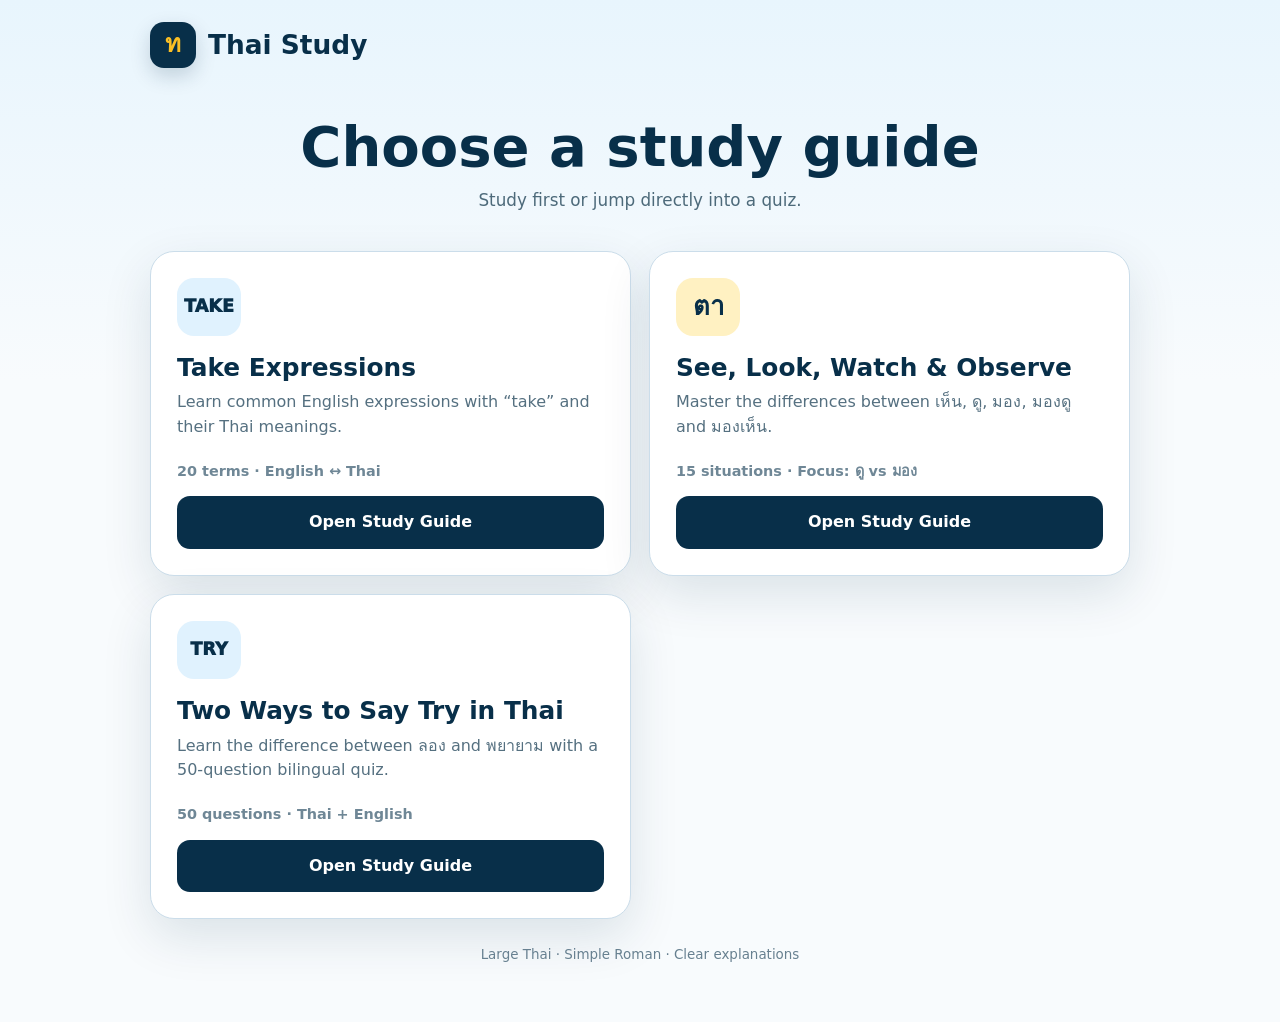
==== index.html @ f909b487 "Fix landing page study guide links" ====
<!doctype html><html lang="en"><head>
<meta charset="utf-8"><meta name="viewport" content="width=device-width,initial-scale=1">
<meta name="theme-color" content="#082f49"><title>Thai Study</title>
<meta name="description" content="Interactive Thai study guides and multiple-choice quizzes.">
<link rel="icon" type="image/svg+xml" href="data:image/svg+xml,%3Csvg xmlns='http://www.w3.org/2000/svg' viewBox='0 0 64 64'%3E%3Crect width='64' height='64' rx='14' fill='%23082f49'/%3E%3Cpath d='M15 18h34v8H36v24h-8V26H15z' fill='%23fbbf24'/%3E%3C/svg%3E">
<style>
:root{--navy:#082f49;--navy2:#0c4a6e;--ink:#12212d;--gold:#fbbf24;--blue:#0284c7;--line:#cbddea;--green:#087f5b;--greenbg:#e9fbf4;--red:#b42318;--redbg:#fff0ee;--shadow:0 18px 50px rgba(8,47,73,.12)}
*{box-sizing:border-box}html{font-size:16px}body{margin:0;background:linear-gradient(180deg,#e8f5fd,#f8fbfd 380px);color:var(--ink);font-family:Inter,system-ui,-apple-system,"Segoe UI",sans-serif;line-height:1.55}button{font:inherit}.shell{width:min(980px,calc(100% - 28px));margin:auto;padding:22px 0 56px}header{display:flex;align-items:center;justify-content:space-between;gap:18px;margin-bottom:22px}.brand{display:flex;align-items:center;gap:12px;color:var(--navy)}.mark{display:grid;place-items:center;width:46px;height:46px;border-radius:14px;background:var(--navy);color:var(--gold);font-size:1.5rem;font-weight:900;box-shadow:0 8px 20px rgba(8,47,73,.18)}h1{font-size:clamp(1.2rem,4vw,1.65rem);margin:0}.home-btn{border:0;background:#dcecf5;color:var(--navy);border-radius:12px;padding:10px 14px;font-weight:850;cursor:pointer}
.home-intro{text-align:center;padding:28px 10px 22px}.home-intro h2{font-size:clamp(2rem,7vw,3.5rem);line-height:1.05;color:var(--navy);margin:0 0 10px}.home-intro p{font-size:1.05rem;color:#4d6a7a;margin:0}.guide-grid{display:grid;grid-template-columns:1fr 1fr;gap:18px;margin-top:16px}.guide-card{display:flex;flex-direction:column;min-height:310px;padding:26px;border-radius:24px;background:#fff;border:1px solid var(--line);box-shadow:var(--shadow)}.guide-icon{display:grid;place-items:center;width:64px;height:58px;border-radius:17px;background:#e0f2fe;color:var(--navy);font-size:1.1rem;font-weight:950}.guide-card:nth-child(2) .guide-icon{background:#fff1c2;font-size:1.6rem}.guide-card h3{font-size:1.55rem;line-height:1.15;color:var(--navy);margin:18px 0 8px}.guide-card p{color:#557080;margin:0 0 20px}.guide-meta{margin-top:auto;color:#6f8796;font-size:.9rem;font-weight:700}.open-guide{width:100%;border:0;border-radius:13px;padding:14px 18px;margin-top:14px;background:var(--navy);color:#fff;font-weight:900;cursor:pointer}
.guide-heading{margin:0 0 16px;padding:0 2px}.guide-heading h2{margin:0;color:var(--navy);font-size:clamp(1.55rem,5vw,2.25rem)}.guide-heading p{margin:2px 0 0;color:#577182}.tabs{display:grid;grid-template-columns:1fr 1fr;gap:6px;padding:6px;background:#dcedf7;border:1px solid #c6e0f0;border-radius:16px;margin-bottom:18px}.tab{border:0;border-radius:11px;padding:12px 18px;background:transparent;color:#36566a;font-weight:800;cursor:pointer}.tab.active{background:#fff;color:var(--navy);box-shadow:0 3px 12px rgba(8,47,73,.1)}.panel{display:none}.panel.active{display:block}.card{background:#fff;border:1px solid var(--line);border-radius:24px;box-shadow:var(--shadow)}.quiz{padding:clamp(20px,4vw,34px)}
.quiz-top{display:flex;justify-content:space-between;gap:12px;margin-bottom:12px;color:#48677a;font-weight:750;font-size:.92rem}.track{height:8px;background:#e3edf3;border-radius:999px;overflow:hidden;margin-bottom:24px}.fill{height:100%;background:linear-gradient(90deg,var(--blue),#22a7e6);transition:width .25s}.direction{display:inline-block;padding:5px 10px;background:#e0f2fe;color:#075985;border-radius:999px;font-size:.78rem;font-weight:850}.prompt{margin:16px 0 8px;text-align:center;color:#4a6678;font-weight:700}.question{min-height:112px;display:grid;place-items:center;text-align:center;margin:0 0 24px}.question.english{font-size:clamp(1.85rem,7vw,3.8rem);line-height:1.08;color:var(--navy);font-weight:900}.question.thai{font-family:Tahoma,"Noto Sans Thai",sans-serif;font-size:clamp(3rem,13vw,6.6rem);line-height:1.18;color:var(--navy);font-weight:800}.answers{display:grid;grid-template-columns:1fr 1fr;gap:12px}.answer{min-height:70px;padding:14px 16px;border:2px solid #d4e3ec;border-radius:16px;background:#fff;text-align:left;font-weight:800;cursor:pointer}.answer:hover:not(:disabled){border-color:var(--blue)}.letter{display:inline-grid;place-items:center;width:29px;height:29px;margin-right:10px;border-radius:8px;background:#e7f2f8;color:#18526f}.thai-answer{font-family:Tahoma,"Noto Sans Thai",sans-serif;font-size:1.4rem}.answer.correct{border-color:var(--green);background:var(--greenbg);color:#075e45}.answer.wrong{border-color:var(--red);background:var(--redbg);color:#8f1d15}
.feedback{display:none;margin-top:20px;border-radius:18px;padding:18px;border:1px solid}.feedback.show{display:block}.feedback.good{background:var(--greenbg);border-color:#a9e5d0}.feedback.bad{background:var(--redbg);border-color:#ffc9c3}.feedback-title{font-size:1.15rem;font-weight:900}.feedback-thai{font-family:Tahoma,"Noto Sans Thai",sans-serif;font-size:clamp(2rem,8vw,3.4rem);font-weight:800;color:var(--navy);line-height:1.3}.roman{color:#34596f;font-weight:750}.meaning{font-weight:850}.explain{margin-top:9px;color:#4b6170}.actions{display:flex;gap:10px;margin-top:18px}.primary,.secondary{border:0;border-radius:13px;padding:13px 18px;font-weight:850;cursor:pointer}.primary{background:var(--navy);color:#fff;flex:1}.secondary{background:#e5eff5;color:var(--navy)}.results{text-align:center;padding:28px 8px}.score{font-size:clamp(3.7rem,16vw,6.8rem);line-height:1;color:var(--navy);font-weight:950;margin:16px}.results h2{margin:0}
.study-intro{padding:20px 22px;margin-bottom:14px}.study-intro h2{margin:0;color:var(--navy)}.study-intro p{margin:0;color:#4a687a}.notice{margin-top:13px;padding:11px 13px;border-radius:12px;background:#fff7db;border-left:4px solid var(--gold);color:#654a00;font-size:.9rem}.vocab{display:grid;grid-template-columns:repeat(2,minmax(0,1fr));gap:12px}.vocab-card{padding:18px;border-radius:18px;background:#fff;border:1px solid var(--line)}.num{color:#7991a0;font-size:.78rem;font-weight:850}.en{font-size:1.38rem;color:var(--navy);font-weight:900}.sound{font-family:Tahoma,"Noto Sans Thai",sans-serif;color:#557487}.th{font-family:Tahoma,"Noto Sans Thai",sans-serif;font-size:2.2rem;line-height:1.35;font-weight:800;margin-top:9px}.rom{color:#41667b;font-weight:700}.use{margin-top:7px;color:#526a79;font-size:.92rem}footer{text-align:center;color:#678090;font-size:.84rem;margin-top:26px}[hidden]{display:none!important}button:focus-visible{outline:4px solid rgba(2,132,199,.28);outline-offset:2px}
@media(max-width:650px){.shell{width:calc(100% - 20px);padding-top:14px}.guide-grid,.answers,.vocab{grid-template-columns:1fr}.guide-card{min-height:260px}.quiz{padding:18px 15px}.actions{flex-direction:column}.secondary{order:2}}
</style></head><body><main class="shell">
<header><div class="brand"><div class="mark">ท</div><h1>Thai Study</h1></div><button id="homeButton" class="home-btn" hidden>← All Guides</button></header>
<section id="homeScreen"><div class="home-intro"><h2>Choose a study guide</h2><p>Study first or jump directly into a quiz.</p></div><div class="guide-grid">
<article class="guide-card"><div class="guide-icon">TAKE</div><h3>Take Expressions</h3><p>Learn common English expressions with “take” and their Thai meanings.</p><div class="guide-meta">20 terms · English ↔ Thai</div><button class="open-guide" data-guide="take">Open Study Guide</button></article>
<article class="guide-card"><div class="guide-icon">ตา</div><h3>See, Look, Watch & Observe</h3><p>Master the differences between เห็น, ดู, มอง, มองดู and มองเห็น.</p><div class="guide-meta">15 situations · Focus: ดู vs มอง</div><button class="open-guide" data-guide="vision">Open Study Guide</button></article>
<article class="guide-card"><div class="guide-icon">TRY</div><h3>Two Ways to Say Try in Thai</h3><p>Learn the difference between ลอง and พยายาม with a 50-question bilingual quiz.</p><div class="guide-meta">50 questions · Thai + English</div><a class="open-guide" style="display:block;text-align:center;text-decoration:none" href="try.html">Open Study Guide</a></article>
</div></section>
<section id="guideScreen" hidden><div class="guide-heading"><h2 id="guideTitle"></h2><p id="guideSubtitle"></p></div>
<nav class="tabs"><button class="tab active" data-panel="quizPanel">Quiz</button><button class="tab" data-panel="studyPanel">Study Guide</button></nav>
<section id="quizPanel" class="panel active"><div class="card quiz"><div id="quizPlay">
<div class="quiz-top"><span id="progressText"></span><span id="scoreText">Score: 0</span></div><div class="track"><div id="progressFill" class="fill"></div></div><span id="direction" class="direction"></span><p id="prompt" class="prompt"></p><div id="question" class="question"></div><div id="answers" class="answers"></div>
<div id="feedback" class="feedback"><div id="feedbackTitle" class="feedback-title"></div><div id="feedbackThai" class="feedback-thai"></div><div id="feedbackRoman" class="roman"></div><div id="feedbackMeaning" class="meaning"></div><div id="feedbackExplain" class="explain"></div><div class="actions"><button id="showGuide" class="secondary">Study Guide</button><button id="next" class="primary">Next Question →</button></div></div></div>
<div id="results" class="results" hidden><h2>Quiz complete</h2><div id="finalScore" class="score"></div><p id="resultMessage"></p><button id="restart" class="primary">Start a New Quiz</button></div></div></section>
<section id="studyPanel" class="panel"><div class="card study-intro"><h2>Study Guide</h2><p>Thai + simple Roman + English + usage rule.</p><div id="studyNotice" class="notice"></div></div><div id="vocabList" class="vocab"></div></section>
</section><footer>Large Thai · Simple Roman · Clear explanations</footer></main>
<script>
const take=[
["Take out / take away","เอาออกไป","ao ook bpai","Remove something or carry it outside.","เอาออกไป"],["Take turns","ผลัดกัน","phlat gan","Do something one after another.","เทค เทิร์น"],["Take sides","เข้าข้าง","khao khaang","Support one person or group.","เทค ไซด์"],["Take place","เกิดขึ้น","goet kheun","Happen or occur.","เทค เพลส"],["Take back","นำกลับคืนมา","nam glap kheun maa","Return or bring something back.","เทค แบ็ก"],["Take after","มีหน้าตาคล้าย","mii naa-dtaa khlaai","Look like an older family member.","เทค อาฟเตอร์"],["Take up","เริ่มต้นทำ","roem dton tham","Begin a new activity or hobby.","เทค อัพ"],["Take control","ควบคุม","khuap khum","Gain or exercise control.","เทค คอนโทรล"],["Take over","เข้าควบคุม","khao khuap khum","Assume control from someone else.","เทค โอเวอร์"],["Take time","ใช้เวลา","chai way-laa","Require or use time.","เทค ไทม์"],["Take notes","จด / จดบันทึก","jot / jot ban-theuk","Write important information down.","เทค โน้ต"],["Take a look","ดู / มองดู","duu / mong duu","Look at something.","เทค อะ ลุค"],["Take a guess","เดา / เดาดู","dao / dao duu","Give an answer without certainty.","เทค อะ เกส"],["Take a risk","เสี่ยง","siang","Do something that may have a bad result.","เทค อะ ริสก์"],["Take a chance","ลองเสี่ยงดู","laawng siang duu","Try despite uncertainty.","เทค อะ แชนซ์"],["Take a break","พักเบรก","phak break","Stop working briefly.","เทค อะ เบรก"],["Take a rest","พักผ่อน","phak phaawn","Relax to recover energy.","เทค อะ เรสต์"],["Take a bow","โค้งคำนับ","khong kham-nap","Bend forward to show respect.","เทค อะ บาว"],["Take an exam","สอบ","saawp","Sit for an examination.","เทค แอน เอ็กแซม"],["Take a shower","อาบน้ำ","aap naam","Wash your body in a shower.","เทค อะ… (source incomplete)"]
].map(x=>({en:x[0],th:x[1],roman:x[2],note:x[3],sound:x[4]}));
const vision=[
{en:"See / notice",th:"เห็น",roman:"hen",note:"Visual perception: notice something without deliberately directing your eyes."},
{en:"Watch / check / examine",th:"ดู",roman:"duu",note:"An intentional action: watch TV, check a phone or examine an engine."},
{en:"Look / direct your gaze",th:"มอง",roman:"mong",note:"Direct your eyes toward a person, object, place or direction."},
{en:"Take a look / observe",th:"มองดู",roman:"mong duu",note:"Look at or observe something with attention."},
{en:"Be able to see / visible",th:"มองเห็น",roman:"mong hen",note:"Emphasizes that something can be seen or is visible."}
];
const situations=[
["I see a car.",0,"ฉันเห็นรถ","chan hen rot","Use เห็น for visually noticing the car."],["Watch television.",1,"ดูทีวี","duu thii-wii","Use ดู for intentionally watching."],["Look to your left before crossing the road.",2,"มองไปทางซ้ายก่อนข้ามถนน","mong bpai thaang saai gaawn khaam tha-non","Use มอง to direct your eyes toward a direction."],["Can you see the mountain?",4,"คุณมองเห็นภูเขาไหม","khun mong hen phuu-khao mai","Use มองเห็น for being able to see."],["Take a look at this.",3,"มองดูนี่","mong duu nii","มองดู means take a look or observe."],["Check your phone.",1,"ดูโทรศัพท์ของคุณ","duu thoo-ra-sap khawng khun","Use ดู for checking something."],["Look toward the door.",2,"มองไปทางประตู","mong bpai thaang bpra-dtuu","มอง directs the gaze toward the door."],["Yesterday I saw an accident.",0,"เมื่อวานฉันเห็นอุบัติเหตุ","muea-waan chan hen u-bat-ti-het","เห็น describes visual perception."],["Examine the motorcycle engine.",1,"ดูเครื่องยนต์มอเตอร์ไซค์","duu khrueang-yon maw-dter-sai","Use ดู when examining the engine."],["Look straight ahead.",2,"มองไปข้างหน้า","mong bpai khaang naa","Use มอง to direct your eyes forward."],["Observe what he is doing.",3,"มองดูว่าเขากำลังทำอะไร","mong duu waa khao gam-lang tham a-rai","มองดู fits deliberate observation."],["Watch a movie.",1,"ดูหนัง","duu nang","Use ดู for watching a movie."],["I see a bird in the tree.",0,"ฉันเห็นนกบนต้นไม้","chan hen nok bon dton-mai","เห็น means visually notice."],["I cannot see the road clearly.",4,"ฉันมองเห็นถนนไม่ชัด","chan mong hen tha-non mai chat","มองเห็น expresses visibility."],["He is looking, but he does not see it.",2,"เขามอง แต่ไม่เห็น","khao mong dtae mai hen","มอง is looking; เห็น is the result of seeing."]
].map(x=>({en:x[0],answer:x[1],full:x[2],roman:x[3],note:x[4]}));
const guides={take:{title:"Take Expressions",sub:"20 common expressions and their Thai meanings.",vocab:take,notice:"The teacher’s final line ended at “Take a shower — เทค อะ…”. The common Thai meaning อาบน้ำ is included."},vision:{title:"See, Look, Watch & Observe",sub:"Practice เห็น, ดู, มอง, มองดู and มองเห็น.",vocab:vision,notice:"Key contrast: มอง is the action of looking. เห็น is the result of seeing. มอง แต่ไม่เห็น = looking, but not seeing."}};
const $=x=>document.getElementById(x),shuffle=a=>{let b=[...a];for(let i=b.length-1;i;i--){let j=Math.floor(Math.random()*(i+1));[b[i],b[j]]=[b[j],b[i]]}return b};
let key=null,qs=[],pos=0,score=0,answered=false;
function openGuide(k){key=k;let g=guides[k];$("homeScreen").hidden=true;$("guideScreen").hidden=false;$("homeButton").hidden=false;$("guideTitle").textContent=g.title;$("guideSubtitle").textContent=g.sub;$("studyNotice").textContent=g.notice;renderStudy();switchPanel("quizPanel");start();scrollTo(0,0)}
function home(){$("guideScreen").hidden=true;$("homeScreen").hidden=false;$("homeButton").hidden=true;scrollTo(0,0)}
function renderStudy(){$("vocabList").innerHTML="";guides[key].vocab.forEach((v,i)=>{let c=document.createElement("article");c.className="vocab-card";c.innerHTML=`<div class=num>${String(i+1).padStart(2,"0")}</div><div class=en>${v.en}</div>${v.sound?`<div class=sound>${v.sound}</div>`:""}<div class=th>${v.th}</div><div class=rom>${v.roman}</div><div class=use>${v.note}</div>`;$("vocabList").appendChild(c)})}
function build(){qs=key==="vision"?shuffle(situations.map((x,i)=>({mode:"s",item:x,index:i}))):shuffle(take.map((x,i)=>({mode:"v",item:x,index:i,toEn:Math.random()<.5})));pos=score=0}
function options(q){if(q.mode==="s")return shuffle(vision.map((v,i)=>({label:v.th,i})));let o=shuffle(take.map((v,i)=>({v,i})).filter(x=>x.i!==q.index)).slice(0,3);return shuffle([{v:q.item,i:q.index},...o]).map(x=>({label:q.toEn?x.v.en:x.v.th,i:x.i}))}
function render(){answered=false;$("feedback").className="feedback";let q=qs[pos];$("progressText").textContent=`Question ${pos+1} of ${qs.length}`;$("scoreText").textContent=`Score: ${score}`;$("progressFill").style.width=`${(pos+1)/qs.length*100}%`;if(q.mode==="s"){$("direction").textContent="CHOOSE THE BEST THAI WORD";$("prompt").textContent="Which word fits this situation?";$("question").textContent=q.item.en;$("question").className="question english"}else{$("direction").textContent=q.toEn?"THAI → ENGLISH":"ENGLISH → THAI";$("prompt").textContent=q.toEn?"What does this mean?":"Choose the Thai meaning.";$("question").textContent=q.toEn?q.item.th:q.item.en;$("question").className="question "+(q.toEn?"thai":"english")}$("answers").innerHTML="";options(q).forEach((o,n)=>{let b=document.createElement("button");b.className="answer "+((q.mode==="s"||!q.toEn)?"thai-answer":"");b.dataset.i=o.i;b.innerHTML=`<span class=letter>${"ABCDE"[n]}</span>${o.label}`;b.onclick=()=>choose(b,o.i);$("answers").appendChild(b)});$("next").textContent=pos===qs.length-1?"See My Score →":"Next Question →"}
function choose(btn,n){if(answered)return;answered=true;let q=qs[pos],right=q.mode==="s"?q.item.answer:q.index,ok=n===right;if(ok)score++;[...$("answers").children].forEach(b=>{b.disabled=true;if(+b.dataset.i===right)b.classList.add("correct")});if(!ok)btn.classList.add("wrong");$("scoreText").textContent=`Score: ${score}`;$("feedback").className="feedback show "+(ok?"good":"bad");$("feedbackTitle").textContent=ok?"✓ Correct":"✗ Not quite";let x=q.mode==="s"?{th:q.item.full,roman:q.item.roman,en:q.item.en,note:q.item.note}:q.item;$("feedbackThai").textContent=x.th;$("feedbackRoman").textContent=x.roman;$("feedbackMeaning").textContent=x.en;$("feedbackExplain").textContent=x.note;$("feedback").scrollIntoView({behavior:"smooth",block:"nearest"})}
function start(){build();$("results").hidden=true;$("quizPlay").hidden=false;render()}function finish(){$("quizPlay").hidden=true;$("results").hidden=false;$("finalScore").textContent=`${score}/${qs.length}`;let p=score/qs.length;$("resultMessage").textContent=p===1?"Perfect score!":p>=.8?"Strong work.":p>=.6?"Good progress. Review and try again.":"Study the guide once, then try again."}
function switchPanel(id){document.querySelectorAll(".panel").forEach(x=>x.classList.toggle("active",x.id===id));document.querySelectorAll(".tab").forEach(x=>x.classList.toggle("active",x.dataset.panel===id))}
document.querySelectorAll(".open-guide[data-guide]").forEach(b=>b.onclick=()=>openGuide(b.dataset.guide));document.querySelectorAll(".tab").forEach(b=>b.onclick=()=>switchPanel(b.dataset.panel));$("homeButton").onclick=home;$("showGuide").onclick=()=>switchPanel("studyPanel");$("next").onclick=()=>{if(!answered)return;if(pos===qs.length-1)finish();else{pos++;render()}};$("restart").onclick=start;
</script></body></html>
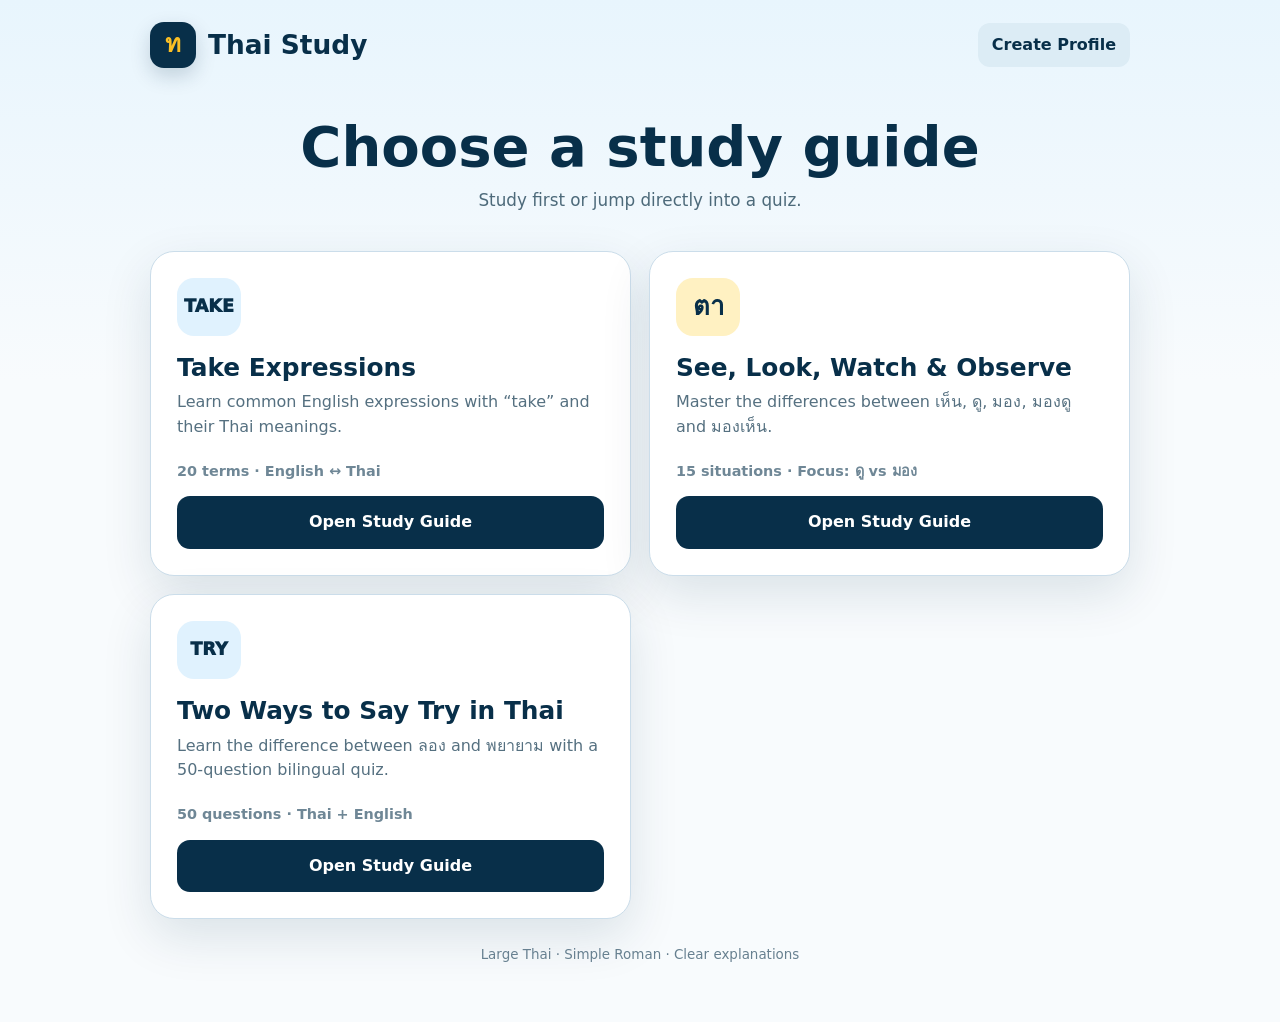
==== commit dcbee6df: "Add passwordless local student profiles" ====
--- a/index.html
+++ b/index.html
@@ -12,8 +12,8 @@
 .feedback{display:none;margin-top:20px;border-radius:18px;padding:18px;border:1px solid}.feedback.show{display:block}.feedback.good{background:var(--greenbg);border-color:#a9e5d0}.feedback.bad{background:var(--redbg);border-color:#ffc9c3}.feedback-title{font-size:1.15rem;font-weight:900}.feedback-thai{font-family:Tahoma,"Noto Sans Thai",sans-serif;font-size:clamp(2rem,8vw,3.4rem);font-weight:800;color:var(--navy);line-height:1.3}.roman{color:#34596f;font-weight:750}.meaning{font-weight:850}.explain{margin-top:9px;color:#4b6170}.actions{display:flex;gap:10px;margin-top:18px}.primary,.secondary{border:0;border-radius:13px;padding:13px 18px;font-weight:850;cursor:pointer}.primary{background:var(--navy);color:#fff;flex:1}.secondary{background:#e5eff5;color:var(--navy)}.results{text-align:center;padding:28px 8px}.score{font-size:clamp(3.7rem,16vw,6.8rem);line-height:1;color:var(--navy);font-weight:950;margin:16px}.results h2{margin:0}
 .study-intro{padding:20px 22px;margin-bottom:14px}.study-intro h2{margin:0;color:var(--navy)}.study-intro p{margin:0;color:#4a687a}.notice{margin-top:13px;padding:11px 13px;border-radius:12px;background:#fff7db;border-left:4px solid var(--gold);color:#654a00;font-size:.9rem}.vocab{display:grid;grid-template-columns:repeat(2,minmax(0,1fr));gap:12px}.vocab-card{padding:18px;border-radius:18px;background:#fff;border:1px solid var(--line)}.num{color:#7991a0;font-size:.78rem;font-weight:850}.en{font-size:1.38rem;color:var(--navy);font-weight:900}.sound{font-family:Tahoma,"Noto Sans Thai",sans-serif;color:#557487}.th{font-family:Tahoma,"Noto Sans Thai",sans-serif;font-size:2.2rem;line-height:1.35;font-weight:800;margin-top:9px}.rom{color:#41667b;font-weight:700}.use{margin-top:7px;color:#526a79;font-size:.92rem}footer{text-align:center;color:#678090;font-size:.84rem;margin-top:26px}[hidden]{display:none!important}button:focus-visible{outline:4px solid rgba(2,132,199,.28);outline-offset:2px}
 @media(max-width:650px){.shell{width:calc(100% - 20px);padding-top:14px}.guide-grid,.answers,.vocab{grid-template-columns:1fr}.guide-card{min-height:260px}.quiz{padding:18px 15px}.actions{flex-direction:column}.secondary{order:2}}
-</style></head><body><main class="shell">
-<header><div class="brand"><div class="mark">ท</div><h1>Thai Study</h1></div><button id="homeButton" class="home-btn" hidden>← All Guides</button></header>
+ .profilebar{display:flex;gap:8px;align-items:center}.profile-name{font-weight:800;color:#082f49}.profile-modal{position:fixed;inset:0;background:#082f4988;display:grid;place-items:center;padding:20px;z-index:99}.profile-box{width:min(440px,100%);background:#fff;padding:24px;border-radius:20px}.profile-box input{width:100%;padding:13px;margin:6px 0 12px;border:1px solid #cbddea;border-radius:10px;font:inherit}.profile-box button{width:100%;padding:13px;border:0;border-radius:11px;background:#082f49;color:white;font-weight:800}</style></head><body><main class="shell">
+<header><div class="brand"><div class="mark">ท</div><h1>Thai Study</h1></div><div class="profilebar"><span id="profileName" class="profile-name"></span><button id="profileButton" class="home-btn">Create Profile</button><button id="homeButton" class="home-btn" hidden>← All Guides</button></header>
 <section id="homeScreen"><div class="home-intro"><h2>Choose a study guide</h2><p>Study first or jump directly into a quiz.</p></div><div class="guide-grid">
 <article class="guide-card"><div class="guide-icon">TAKE</div><h3>Take Expressions</h3><p>Learn common English expressions with “take” and their Thai meanings.</p><div class="guide-meta">20 terms · English ↔ Thai</div><button class="open-guide" data-guide="take">Open Study Guide</button></article>
 <article class="guide-card"><div class="guide-icon">ตา</div><h3>See, Look, Watch & Observe</h3><p>Master the differences between เห็น, ดู, มอง, มองดู and มองเห็น.</p><div class="guide-meta">15 situations · Focus: ดู vs มอง</div><button class="open-guide" data-guide="vision">Open Study Guide</button></article>
@@ -26,7 +26,7 @@
 <div id="feedback" class="feedback"><div id="feedbackTitle" class="feedback-title"></div><div id="feedbackThai" class="feedback-thai"></div><div id="feedbackRoman" class="roman"></div><div id="feedbackMeaning" class="meaning"></div><div id="feedbackExplain" class="explain"></div><div class="actions"><button id="showGuide" class="secondary">Study Guide</button><button id="next" class="primary">Next Question →</button></div></div></div>
 <div id="results" class="results" hidden><h2>Quiz complete</h2><div id="finalScore" class="score"></div><p id="resultMessage"></p><button id="restart" class="primary">Start a New Quiz</button></div></div></section>
 <section id="studyPanel" class="panel"><div class="card study-intro"><h2>Study Guide</h2><p>Thai + simple Roman + English + usage rule.</p><div id="studyNotice" class="notice"></div></div><div id="vocabList" class="vocab"></div></section>
-</section><footer>Large Thai · Simple Roman · Clear explanations</footer></main>
+</section><div id="profileModal" class="profile-modal" hidden><div class="profile-box"><h2>Student Profile</h2><p>No password required. Your progress stays on this browser/device.</p><label>Name</label><input id="studentName" maxlength="50" required><label>Email (optional, for feedback)</label><input id="studentEmail" type="email" maxlength="120"><button id="saveProfile">Save Profile</button></div></div><footer>Large Thai · Simple Roman · Clear explanations</footer></main>
 <script>
 const take=[
 ["Take out / take away","เอาออกไป","ao ook bpai","Remove something or carry it outside.","เอาออกไป"],["Take turns","ผลัดกัน","phlat gan","Do something one after another.","เทค เทิร์น"],["Take sides","เข้าข้าง","khao khaang","Support one person or group.","เทค ไซด์"],["Take place","เกิดขึ้น","goet kheun","Happen or occur.","เทค เพลส"],["Take back","นำกลับคืนมา","nam glap kheun maa","Return or bring something back.","เทค แบ็ก"],["Take after","มีหน้าตาคล้าย","mii naa-dtaa khlaai","Look like an older family member.","เทค อาฟเตอร์"],["Take up","เริ่มต้นทำ","roem dton tham","Begin a new activity or hobby.","เทค อัพ"],["Take control","ควบคุม","khuap khum","Gain or exercise control.","เทค คอนโทรล"],["Take over","เข้าควบคุม","khao khuap khum","Assume control from someone else.","เทค โอเวอร์"],["Take time","ใช้เวลา","chai way-laa","Require or use time.","เทค ไทม์"],["Take notes","จด / จดบันทึก","jot / jot ban-theuk","Write important information down.","เทค โน้ต"],["Take a look","ดู / มองดู","duu / mong duu","Look at something.","เทค อะ ลุค"],["Take a guess","เดา / เดาดู","dao / dao duu","Give an answer without certainty.","เทค อะ เกส"],["Take a risk","เสี่ยง","siang","Do something that may have a bad result.","เทค อะ ริสก์"],["Take a chance","ลองเสี่ยงดู","laawng siang duu","Try despite uncertainty.","เทค อะ แชนซ์"],["Take a break","พักเบรก","phak break","Stop working briefly.","เทค อะ เบรก"],["Take a rest","พักผ่อน","phak phaawn","Relax to recover energy.","เทค อะ เรสต์"],["Take a bow","โค้งคำนับ","khong kham-nap","Bend forward to show respect.","เทค อะ บาว"],["Take an exam","สอบ","saawp","Sit for an examination.","เทค แอน เอ็กแซม"],["Take a shower","อาบน้ำ","aap naam","Wash your body in a shower.","เทค อะ… (source incomplete)"]
@@ -54,4 +54,4 @@
 function start(){build();$("results").hidden=true;$("quizPlay").hidden=false;render()}function finish(){$("quizPlay").hidden=true;$("results").hidden=false;$("finalScore").textContent=`${score}/${qs.length}`;let p=score/qs.length;$("resultMessage").textContent=p===1?"Perfect score!":p>=.8?"Strong work.":p>=.6?"Good progress. Review and try again.":"Study the guide once, then try again."}
 function switchPanel(id){document.querySelectorAll(".panel").forEach(x=>x.classList.toggle("active",x.id===id));document.querySelectorAll(".tab").forEach(x=>x.classList.toggle("active",x.dataset.panel===id))}
 document.querySelectorAll(".open-guide[data-guide]").forEach(b=>b.onclick=()=>openGuide(b.dataset.guide));document.querySelectorAll(".tab").forEach(b=>b.onclick=()=>switchPanel(b.dataset.panel));$("homeButton").onclick=home;$("showGuide").onclick=()=>switchPanel("studyPanel");$("next").onclick=()=>{if(!answered)return;if(pos===qs.length-1)finish();else{pos++;render()}};$("restart").onclick=start;
-</script></body></html>
+const PROFILE_KEY="thaiStudyProfile";function getProfile(){try{return JSON.parse(localStorage.getItem(PROFILE_KEY)||"null")}catch(e){return null}}function showProfile(){let p=getProfile();profileName.textContent=p?"Hi, "+p.name:"";profileButton.textContent=p?"Edit Profile":"Create Profile"}function openProfile(){let p=getProfile()||{};studentName.value=p.name||"";studentEmail.value=p.email||"";profileModal.hidden=false}profileButton.onclick=openProfile;saveProfile.onclick=()=>{let name=studentName.value.trim();if(!name){studentName.focus();return}localStorage.setItem(PROFILE_KEY,JSON.stringify({name,email:studentEmail.value.trim()}));profileModal.hidden=true;showProfile()};profileModal.onclick=e=>{if(e.target===profileModal)profileModal.hidden=true};showProfile();</script></body></html>
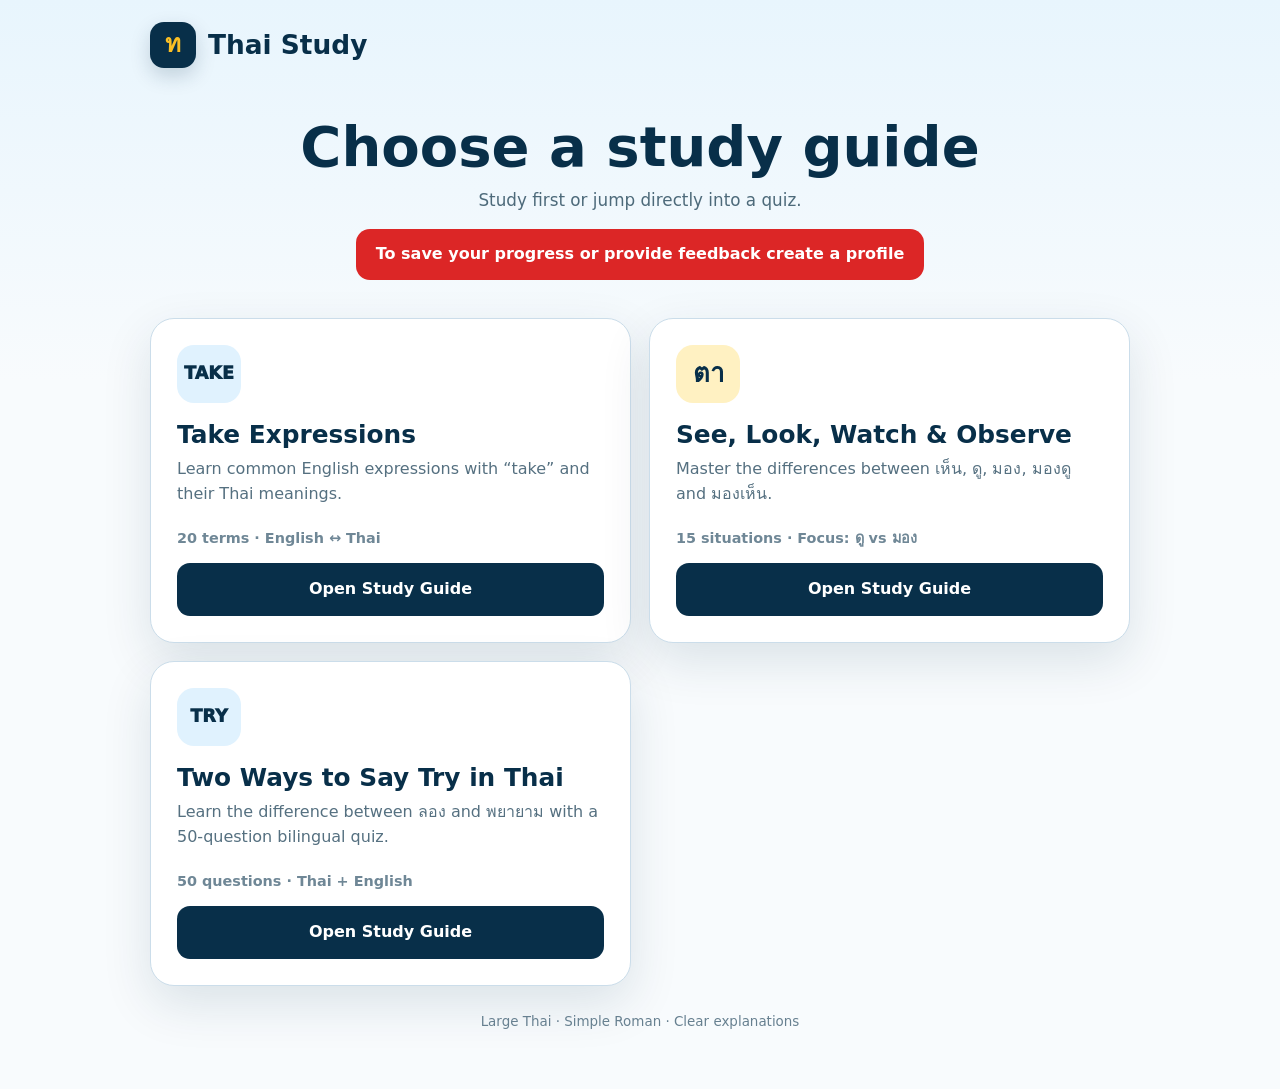
==== commit 876d7669: "Move profile CTA below study intro and style red" ====
--- a/index.html
+++ b/index.html
@@ -6,15 +6,15 @@
 <style>
 :root{--navy:#082f49;--navy2:#0c4a6e;--ink:#12212d;--gold:#fbbf24;--blue:#0284c7;--line:#cbddea;--green:#087f5b;--greenbg:#e9fbf4;--red:#b42318;--redbg:#fff0ee;--shadow:0 18px 50px rgba(8,47,73,.12)}
 *{box-sizing:border-box}html{font-size:16px}body{margin:0;background:linear-gradient(180deg,#e8f5fd,#f8fbfd 380px);color:var(--ink);font-family:Inter,system-ui,-apple-system,"Segoe UI",sans-serif;line-height:1.55}button{font:inherit}.shell{width:min(980px,calc(100% - 28px));margin:auto;padding:22px 0 56px}header{display:flex;align-items:center;justify-content:space-between;gap:18px;margin-bottom:22px}.brand{display:flex;align-items:center;gap:12px;color:var(--navy)}.mark{display:grid;place-items:center;width:46px;height:46px;border-radius:14px;background:var(--navy);color:var(--gold);font-size:1.5rem;font-weight:900;box-shadow:0 8px 20px rgba(8,47,73,.18)}h1{font-size:clamp(1.2rem,4vw,1.65rem);margin:0}.home-btn{border:0;background:#dcecf5;color:var(--navy);border-radius:12px;padding:10px 14px;font-weight:850;cursor:pointer}
-.home-intro{text-align:center;padding:28px 10px 22px}.home-intro h2{font-size:clamp(2rem,7vw,3.5rem);line-height:1.05;color:var(--navy);margin:0 0 10px}.home-intro p{font-size:1.05rem;color:#4d6a7a;margin:0}.guide-grid{display:grid;grid-template-columns:1fr 1fr;gap:18px;margin-top:16px}.guide-card{display:flex;flex-direction:column;min-height:310px;padding:26px;border-radius:24px;background:#fff;border:1px solid var(--line);box-shadow:var(--shadow)}.guide-icon{display:grid;place-items:center;width:64px;height:58px;border-radius:17px;background:#e0f2fe;color:var(--navy);font-size:1.1rem;font-weight:950}.guide-card:nth-child(2) .guide-icon{background:#fff1c2;font-size:1.6rem}.guide-card h3{font-size:1.55rem;line-height:1.15;color:var(--navy);margin:18px 0 8px}.guide-card p{color:#557080;margin:0 0 20px}.guide-meta{margin-top:auto;color:#6f8796;font-size:.9rem;font-weight:700}.open-guide{width:100%;border:0;border-radius:13px;padding:14px 18px;margin-top:14px;background:var(--navy);color:#fff;font-weight:900;cursor:pointer}
+.home-intro{text-align:center;padding:28px 10px 22px}.home-intro h2{font-size:clamp(2rem,7vw,3.5rem);line-height:1.05;color:var(--navy);margin:0 0 10px}.home-intro p{font-size:1.05rem;color:#4d6a7a;margin:0}.profile-cta{display:block;margin:16px auto 0;border:0;border-radius:14px;padding:13px 20px;background:#dc2626;color:#fff;font-weight:900;cursor:pointer;font-size:1rem}.guide-grid{display:grid;grid-template-columns:1fr 1fr;gap:18px;margin-top:16px}.guide-card{display:flex;flex-direction:column;min-height:310px;padding:26px;border-radius:24px;background:#fff;border:1px solid var(--line);box-shadow:var(--shadow)}.guide-icon{display:grid;place-items:center;width:64px;height:58px;border-radius:17px;background:#e0f2fe;color:var(--navy);font-size:1.1rem;font-weight:950}.guide-card:nth-child(2) .guide-icon{background:#fff1c2;font-size:1.6rem}.guide-card h3{font-size:1.55rem;line-height:1.15;color:var(--navy);margin:18px 0 8px}.guide-card p{color:#557080;margin:0 0 20px}.guide-meta{margin-top:auto;color:#6f8796;font-size:.9rem;font-weight:700}.open-guide{width:100%;border:0;border-radius:13px;padding:14px 18px;margin-top:14px;background:var(--navy);color:#fff;font-weight:900;cursor:pointer}
 .guide-heading{margin:0 0 16px;padding:0 2px}.guide-heading h2{margin:0;color:var(--navy);font-size:clamp(1.55rem,5vw,2.25rem)}.guide-heading p{margin:2px 0 0;color:#577182}.tabs{display:grid;grid-template-columns:1fr 1fr;gap:6px;padding:6px;background:#dcedf7;border:1px solid #c6e0f0;border-radius:16px;margin-bottom:18px}.tab{border:0;border-radius:11px;padding:12px 18px;background:transparent;color:#36566a;font-weight:800;cursor:pointer}.tab.active{background:#fff;color:var(--navy);box-shadow:0 3px 12px rgba(8,47,73,.1)}.panel{display:none}.panel.active{display:block}.card{background:#fff;border:1px solid var(--line);border-radius:24px;box-shadow:var(--shadow)}.quiz{padding:clamp(20px,4vw,34px)}
 .quiz-top{display:flex;justify-content:space-between;gap:12px;margin-bottom:12px;color:#48677a;font-weight:750;font-size:.92rem}.track{height:8px;background:#e3edf3;border-radius:999px;overflow:hidden;margin-bottom:24px}.fill{height:100%;background:linear-gradient(90deg,var(--blue),#22a7e6);transition:width .25s}.direction{display:inline-block;padding:5px 10px;background:#e0f2fe;color:#075985;border-radius:999px;font-size:.78rem;font-weight:850}.prompt{margin:16px 0 8px;text-align:center;color:#4a6678;font-weight:700}.question{min-height:112px;display:grid;place-items:center;text-align:center;margin:0 0 24px}.question.english{font-size:clamp(1.85rem,7vw,3.8rem);line-height:1.08;color:var(--navy);font-weight:900}.question.thai{font-family:Tahoma,"Noto Sans Thai",sans-serif;font-size:clamp(3rem,13vw,6.6rem);line-height:1.18;color:var(--navy);font-weight:800}.answers{display:grid;grid-template-columns:1fr 1fr;gap:12px}.answer{min-height:70px;padding:14px 16px;border:2px solid #d4e3ec;border-radius:16px;background:#fff;text-align:left;font-weight:800;cursor:pointer}.answer:hover:not(:disabled){border-color:var(--blue)}.letter{display:inline-grid;place-items:center;width:29px;height:29px;margin-right:10px;border-radius:8px;background:#e7f2f8;color:#18526f}.thai-answer{font-family:Tahoma,"Noto Sans Thai",sans-serif;font-size:1.4rem}.answer.correct{border-color:var(--green);background:var(--greenbg);color:#075e45}.answer.wrong{border-color:var(--red);background:var(--redbg);color:#8f1d15}
 .feedback{display:none;margin-top:20px;border-radius:18px;padding:18px;border:1px solid}.feedback.show{display:block}.feedback.good{background:var(--greenbg);border-color:#a9e5d0}.feedback.bad{background:var(--redbg);border-color:#ffc9c3}.feedback-title{font-size:1.15rem;font-weight:900}.feedback-thai{font-family:Tahoma,"Noto Sans Thai",sans-serif;font-size:clamp(2rem,8vw,3.4rem);font-weight:800;color:var(--navy);line-height:1.3}.roman{color:#34596f;font-weight:750}.meaning{font-weight:850}.explain{margin-top:9px;color:#4b6170}.actions{display:flex;gap:10px;margin-top:18px}.primary,.secondary{border:0;border-radius:13px;padding:13px 18px;font-weight:850;cursor:pointer}.primary{background:var(--navy);color:#fff;flex:1}.secondary{background:#e5eff5;color:var(--navy)}.results{text-align:center;padding:28px 8px}.score{font-size:clamp(3.7rem,16vw,6.8rem);line-height:1;color:var(--navy);font-weight:950;margin:16px}.results h2{margin:0}
 .study-intro{padding:20px 22px;margin-bottom:14px}.study-intro h2{margin:0;color:var(--navy)}.study-intro p{margin:0;color:#4a687a}.notice{margin-top:13px;padding:11px 13px;border-radius:12px;background:#fff7db;border-left:4px solid var(--gold);color:#654a00;font-size:.9rem}.vocab{display:grid;grid-template-columns:repeat(2,minmax(0,1fr));gap:12px}.vocab-card{padding:18px;border-radius:18px;background:#fff;border:1px solid var(--line)}.num{color:#7991a0;font-size:.78rem;font-weight:850}.en{font-size:1.38rem;color:var(--navy);font-weight:900}.sound{font-family:Tahoma,"Noto Sans Thai",sans-serif;color:#557487}.th{font-family:Tahoma,"Noto Sans Thai",sans-serif;font-size:2.2rem;line-height:1.35;font-weight:800;margin-top:9px}.rom{color:#41667b;font-weight:700}.use{margin-top:7px;color:#526a79;font-size:.92rem}footer{text-align:center;color:#678090;font-size:.84rem;margin-top:26px}[hidden]{display:none!important}button:focus-visible{outline:4px solid rgba(2,132,199,.28);outline-offset:2px}
 @media(max-width:650px){.shell{width:calc(100% - 20px);padding-top:14px}.guide-grid,.answers,.vocab{grid-template-columns:1fr}.guide-card{min-height:260px}.quiz{padding:18px 15px}.actions{flex-direction:column}.secondary{order:2}}
  .profilebar{display:flex;gap:8px;align-items:center}.profile-name{font-weight:800;color:#082f49}.profile-modal{position:fixed;inset:0;background:#082f4988;display:grid;place-items:center;padding:20px;z-index:99}.profile-box{width:min(440px,100%);background:#fff;padding:24px;border-radius:20px}.profile-box input{width:100%;padding:13px;margin:6px 0 12px;border:1px solid #cbddea;border-radius:10px;font:inherit}.profile-box button{width:100%;padding:13px;border:0;border-radius:11px;background:#082f49;color:white;font-weight:800}</style></head><body><main class="shell">
-<header><div class="brand"><div class="mark">ท</div><h1>Thai Study</h1></div><div class="profilebar"><span id="profileName" class="profile-name"></span><button id="profileButton" class="home-btn">Create Profile</button><button id="homeButton" class="home-btn" hidden>← All Guides</button></header>
-<section id="homeScreen"><div class="home-intro"><h2>Choose a study guide</h2><p>Study first or jump directly into a quiz.</p></div><div class="guide-grid">
+<header><div class="brand"><div class="mark">ท</div><h1>Thai Study</h1></div><div class="profilebar"><span id="profileName" class="profile-name"></span><button id="profileButton" class="home-btn" hidden>Create Profile</button><button id="homeButton" class="home-btn" hidden>← All Guides</button></header>
+<section id="homeScreen"><div class="home-intro"><h2>Choose a study guide</h2><p>Study first or jump directly into a quiz.</p><button id="profileCta" class="profile-cta">To save your progress or provide feedback create a profile</button></div><div class="guide-grid">
 <article class="guide-card"><div class="guide-icon">TAKE</div><h3>Take Expressions</h3><p>Learn common English expressions with “take” and their Thai meanings.</p><div class="guide-meta">20 terms · English ↔ Thai</div><button class="open-guide" data-guide="take">Open Study Guide</button></article>
 <article class="guide-card"><div class="guide-icon">ตา</div><h3>See, Look, Watch & Observe</h3><p>Master the differences between เห็น, ดู, มอง, มองดู and มองเห็น.</p><div class="guide-meta">15 situations · Focus: ดู vs มอง</div><button class="open-guide" data-guide="vision">Open Study Guide</button></article>
 <article class="guide-card"><div class="guide-icon">TRY</div><h3>Two Ways to Say Try in Thai</h3><p>Learn the difference between ลอง and พยายาม with a 50-question bilingual quiz.</p><div class="guide-meta">50 questions · Thai + English</div><a class="open-guide" style="display:block;text-align:center;text-decoration:none" href="try.html">Open Study Guide</a></article>
@@ -54,4 +54,4 @@
 function start(){build();$("results").hidden=true;$("quizPlay").hidden=false;render()}function finish(){$("quizPlay").hidden=true;$("results").hidden=false;$("finalScore").textContent=`${score}/${qs.length}`;let p=score/qs.length;$("resultMessage").textContent=p===1?"Perfect score!":p>=.8?"Strong work.":p>=.6?"Good progress. Review and try again.":"Study the guide once, then try again."}
 function switchPanel(id){document.querySelectorAll(".panel").forEach(x=>x.classList.toggle("active",x.id===id));document.querySelectorAll(".tab").forEach(x=>x.classList.toggle("active",x.dataset.panel===id))}
 document.querySelectorAll(".open-guide[data-guide]").forEach(b=>b.onclick=()=>openGuide(b.dataset.guide));document.querySelectorAll(".tab").forEach(b=>b.onclick=()=>switchPanel(b.dataset.panel));$("homeButton").onclick=home;$("showGuide").onclick=()=>switchPanel("studyPanel");$("next").onclick=()=>{if(!answered)return;if(pos===qs.length-1)finish();else{pos++;render()}};$("restart").onclick=start;
-const PROFILE_KEY="thaiStudyProfile";function getProfile(){try{return JSON.parse(localStorage.getItem(PROFILE_KEY)||"null")}catch(e){return null}}function showProfile(){let p=getProfile();profileName.textContent=p?"Hi, "+p.name:"";profileButton.textContent=p?"Edit Profile":"Create Profile"}function openProfile(){let p=getProfile()||{};studentName.value=p.name||"";studentEmail.value=p.email||"";profileModal.hidden=false}profileButton.onclick=openProfile;saveProfile.onclick=()=>{let name=studentName.value.trim();if(!name){studentName.focus();return}localStorage.setItem(PROFILE_KEY,JSON.stringify({name,email:studentEmail.value.trim()}));profileModal.hidden=true;showProfile()};profileModal.onclick=e=>{if(e.target===profileModal)profileModal.hidden=true};showProfile();</script></body></html>
+const PROFILE_KEY="thaiStudyProfile";function getProfile(){try{return JSON.parse(localStorage.getItem(PROFILE_KEY)||"null")}catch(e){return null}}function showProfile(){let p=getProfile();profileName.textContent=p?"Hi, "+p.name:"";profileButton.hidden=!p;profileButton.textContent="Edit Profile";profileCta.hidden=!!p}function openProfile(){let p=getProfile()||{};studentName.value=p.name||"";studentEmail.value=p.email||"";profileModal.hidden=false}profileButton.onclick=openProfile;profileCta.onclick=openProfile;saveProfile.onclick=()=>{let name=studentName.value.trim();if(!name){studentName.focus();return}localStorage.setItem(PROFILE_KEY,JSON.stringify({name,email:studentEmail.value.trim()}));profileModal.hidden=true;showProfile()};profileModal.onclick=e=>{if(e.target===profileModal)profileModal.hidden=true};showProfile();</script></body></html>
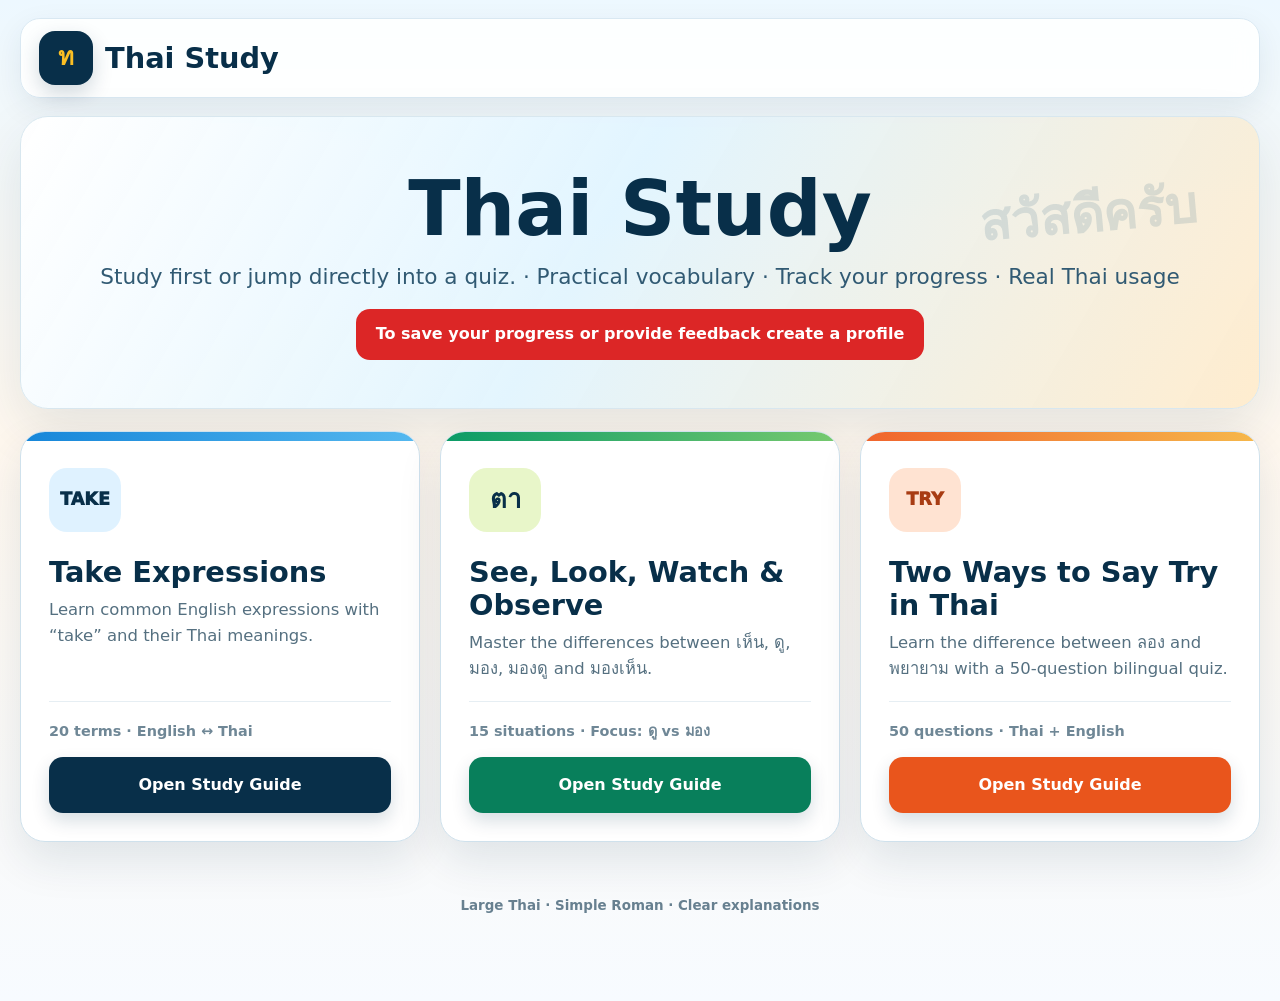
==== commit d68c46d3: "Redesign Thai Study landing page and guide theme" ====
--- a/index.html
+++ b/index.html
@@ -9,10 +9,34 @@
 .home-intro{text-align:center;padding:28px 10px 22px}.home-intro h2{font-size:clamp(2rem,7vw,3.5rem);line-height:1.05;color:var(--navy);margin:0 0 10px}.home-intro p{font-size:1.05rem;color:#4d6a7a;margin:0}.profile-cta{display:block;margin:16px auto 0;border:0;border-radius:14px;padding:13px 20px;background:#dc2626;color:#fff;font-weight:900;cursor:pointer;font-size:1rem}.guide-grid{display:grid;grid-template-columns:1fr 1fr;gap:18px;margin-top:16px}.guide-card{display:flex;flex-direction:column;min-height:310px;padding:26px;border-radius:24px;background:#fff;border:1px solid var(--line);box-shadow:var(--shadow)}.guide-icon{display:grid;place-items:center;width:64px;height:58px;border-radius:17px;background:#e0f2fe;color:var(--navy);font-size:1.1rem;font-weight:950}.guide-card:nth-child(2) .guide-icon{background:#fff1c2;font-size:1.6rem}.guide-card h3{font-size:1.55rem;line-height:1.15;color:var(--navy);margin:18px 0 8px}.guide-card p{color:#557080;margin:0 0 20px}.guide-meta{margin-top:auto;color:#6f8796;font-size:.9rem;font-weight:700}.open-guide{width:100%;border:0;border-radius:13px;padding:14px 18px;margin-top:14px;background:var(--navy);color:#fff;font-weight:900;cursor:pointer}
 .guide-heading{margin:0 0 16px;padding:0 2px}.guide-heading h2{margin:0;color:var(--navy);font-size:clamp(1.55rem,5vw,2.25rem)}.guide-heading p{margin:2px 0 0;color:#577182}.tabs{display:grid;grid-template-columns:1fr 1fr;gap:6px;padding:6px;background:#dcedf7;border:1px solid #c6e0f0;border-radius:16px;margin-bottom:18px}.tab{border:0;border-radius:11px;padding:12px 18px;background:transparent;color:#36566a;font-weight:800;cursor:pointer}.tab.active{background:#fff;color:var(--navy);box-shadow:0 3px 12px rgba(8,47,73,.1)}.panel{display:none}.panel.active{display:block}.card{background:#fff;border:1px solid var(--line);border-radius:24px;box-shadow:var(--shadow)}.quiz{padding:clamp(20px,4vw,34px)}
 .quiz-top{display:flex;justify-content:space-between;gap:12px;margin-bottom:12px;color:#48677a;font-weight:750;font-size:.92rem}.track{height:8px;background:#e3edf3;border-radius:999px;overflow:hidden;margin-bottom:24px}.fill{height:100%;background:linear-gradient(90deg,var(--blue),#22a7e6);transition:width .25s}.direction{display:inline-block;padding:5px 10px;background:#e0f2fe;color:#075985;border-radius:999px;font-size:.78rem;font-weight:850}.prompt{margin:16px 0 8px;text-align:center;color:#4a6678;font-weight:700}.question{min-height:112px;display:grid;place-items:center;text-align:center;margin:0 0 24px}.question.english{font-size:clamp(1.85rem,7vw,3.8rem);line-height:1.08;color:var(--navy);font-weight:900}.question.thai{font-family:Tahoma,"Noto Sans Thai",sans-serif;font-size:clamp(3rem,13vw,6.6rem);line-height:1.18;color:var(--navy);font-weight:800}.answers{display:grid;grid-template-columns:1fr 1fr;gap:12px}.answer{min-height:70px;padding:14px 16px;border:2px solid #d4e3ec;border-radius:16px;background:#fff;text-align:left;font-weight:800;cursor:pointer}.answer:hover:not(:disabled){border-color:var(--blue)}.letter{display:inline-grid;place-items:center;width:29px;height:29px;margin-right:10px;border-radius:8px;background:#e7f2f8;color:#18526f}.thai-answer{font-family:Tahoma,"Noto Sans Thai",sans-serif;font-size:1.4rem}.answer.correct{border-color:var(--green);background:var(--greenbg);color:#075e45}.answer.wrong{border-color:var(--red);background:var(--redbg);color:#8f1d15}
-.feedback{display:none;margin-top:20px;border-radius:18px;padding:18px;border:1px solid}.feedback.show{display:block}.feedback.good{background:var(--greenbg);border-color:#a9e5d0}.feedback.bad{background:var(--redbg);border-color:#ffc9c3}.feedback-title{font-size:1.15rem;font-weight:900}.feedback-thai{font-family:Tahoma,"Noto Sans Thai",sans-serif;font-size:clamp(2rem,8vw,3.4rem);font-weight:800;color:var(--navy);line-height:1.3}.roman{color:#34596f;font-weight:750}.meaning{font-weight:850}.explain{margin-top:9px;color:#4b6170}.actions{display:flex;gap:10px;margin-top:18px}.primary,.secondary{border:0;border-radius:13px;padding:13px 18px;font-weight:850;cursor:pointer}.primary{background:var(--navy);color:#fff;flex:1}.secondary{background:#e5eff5;color:var(--navy)}.results{text-align:center;padding:28px 8px}.score{font-size:clamp(3.7rem,16vw,6.8rem);line-height:1;color:var(--navy);font-weight:950;margin:16px}.results h2{margin:0}
+.report-btn{width:100%;margin-top:14px;border:0;border-radius:13px;padding:13px 16px;background:#dc2626;color:#fff;font-weight:900;cursor:pointer}.feedback{display:none;margin-top:20px;border-radius:18px;padding:18px;border:1px solid}.feedback.show{display:block}.feedback.good{background:var(--greenbg);border-color:#a9e5d0}.feedback.bad{background:var(--redbg);border-color:#ffc9c3}.feedback-title{font-size:1.15rem;font-weight:900}.feedback-thai{font-family:Tahoma,"Noto Sans Thai",sans-serif;font-size:clamp(2rem,8vw,3.4rem);font-weight:800;color:var(--navy);line-height:1.3}.roman{color:#34596f;font-weight:750}.meaning{font-weight:850}.explain{margin-top:9px;color:#4b6170}.actions{display:flex;gap:10px;margin-top:18px}.primary,.secondary{border:0;border-radius:13px;padding:13px 18px;font-weight:850;cursor:pointer}.primary{background:var(--navy);color:#fff;flex:1}.secondary{background:#e5eff5;color:var(--navy)}.results{text-align:center;padding:28px 8px}.score{font-size:clamp(3.7rem,16vw,6.8rem);line-height:1;color:var(--navy);font-weight:950;margin:16px}.results h2{margin:0}
 .study-intro{padding:20px 22px;margin-bottom:14px}.study-intro h2{margin:0;color:var(--navy)}.study-intro p{margin:0;color:#4a687a}.notice{margin-top:13px;padding:11px 13px;border-radius:12px;background:#fff7db;border-left:4px solid var(--gold);color:#654a00;font-size:.9rem}.vocab{display:grid;grid-template-columns:repeat(2,minmax(0,1fr));gap:12px}.vocab-card{padding:18px;border-radius:18px;background:#fff;border:1px solid var(--line)}.num{color:#7991a0;font-size:.78rem;font-weight:850}.en{font-size:1.38rem;color:var(--navy);font-weight:900}.sound{font-family:Tahoma,"Noto Sans Thai",sans-serif;color:#557487}.th{font-family:Tahoma,"Noto Sans Thai",sans-serif;font-size:2.2rem;line-height:1.35;font-weight:800;margin-top:9px}.rom{color:#41667b;font-weight:700}.use{margin-top:7px;color:#526a79;font-size:.92rem}footer{text-align:center;color:#678090;font-size:.84rem;margin-top:26px}[hidden]{display:none!important}button:focus-visible{outline:4px solid rgba(2,132,199,.28);outline-offset:2px}
 @media(max-width:650px){.shell{width:calc(100% - 20px);padding-top:14px}.guide-grid,.answers,.vocab{grid-template-columns:1fr}.guide-card{min-height:260px}.quiz{padding:18px 15px}.actions{flex-direction:column}.secondary{order:2}}
- .profilebar{display:flex;gap:8px;align-items:center}.profile-name{font-weight:800;color:#082f49}.profile-modal{position:fixed;inset:0;background:#082f4988;display:grid;place-items:center;padding:20px;z-index:99}.profile-box{width:min(440px,100%);background:#fff;padding:24px;border-radius:20px}.profile-box input{width:100%;padding:13px;margin:6px 0 12px;border:1px solid #cbddea;border-radius:10px;font:inherit}.profile-box button{width:100%;padding:13px;border:0;border-radius:11px;background:#082f49;color:white;font-weight:800}</style></head><body><main class="shell">
+ .profilebar{display:flex;gap:8px;align-items:center}.profile-name{font-weight:800;color:#082f49}.profile-modal{position:fixed;inset:0;background:#082f4988;display:grid;place-items:center;padding:20px;z-index:99}.profile-box{width:min(440px,100%);background:#fff;padding:24px;border-radius:20px}.profile-box input{width:100%;padding:13px;margin:6px 0 12px;border:1px solid #cbddea;border-radius:10px;font:inherit}.profile-box button{width:100%;padding:13px;border:0;border-radius:11px;background:#082f49;color:white;font-weight:800}.feedback-modal{position:fixed;inset:0;background:#082f4988;display:grid;place-items:center;padding:20px;z-index:100}.feedback-box{width:min(520px,100%);background:#fff;padding:24px;border-radius:20px}.feedback-box textarea{width:100%;min-height:130px;padding:12px;border:1px solid #cbddea;border-radius:10px;font:inherit}.feedback-box .row{display:flex;gap:10px;margin-top:12px}.feedback-box button{padding:12px;border:0;border-radius:11px;font-weight:800;cursor:pointer}.feedback-send{background:#082f49;color:#fff;flex:1}.feedback-cancel{background:#e5eff5;color:#082f49}</style>
+<style id="thai-study-redesign">
+body{background:linear-gradient(180deg,#edf8ff 0,#fff8ef 44%,#f7fbff 100%)}
+.shell{width:min(1420px,calc(100% - 40px));padding-top:18px}
+header{background:rgba(255,255,255,.88);backdrop-filter:blur(12px);border:1px solid #d9e8f2;border-radius:20px;padding:12px 18px;box-shadow:0 10px 30px rgba(8,47,73,.08);margin-bottom:18px}
+.brand h1{font-size:1.8rem}.mark{width:54px;height:54px;border-radius:16px}
+.home-intro{position:relative;overflow:hidden;padding:52px 24px 48px;border-radius:28px;background:linear-gradient(120deg,rgba(255,255,255,.96),rgba(224,244,255,.9) 46%,rgba(255,235,204,.92));border:1px solid #d8e7ef;box-shadow:0 20px 55px rgba(8,47,73,.10)}
+.home-intro:before{content:"สวัสดีครับ";position:absolute;right:5%;top:20%;font-family:Tahoma,"Noto Sans Thai",sans-serif;font-size:clamp(2.1rem,4vw,4.5rem);font-weight:800;color:#0c4a6e;opacity:.13;transform:rotate(-5deg)}
+.home-intro h2{font-size:clamp(2.8rem,6vw,5rem);letter-spacing:-.045em;margin-bottom:10px}.home-intro h2:before{content:"Thai Study";display:block}.home-intro h2{font-size:0}.home-intro h2:before{font-size:clamp(2.8rem,6vw,5rem)}
+.home-intro p{font-size:clamp(1.05rem,2vw,1.35rem);color:#315a73}.home-intro p:after{content:" · Practical vocabulary · Track your progress · Real Thai usage"}
+.guide-grid{grid-template-columns:repeat(3,1fr);gap:20px;margin-top:22px}
+.guide-card{min-height:390px;padding:28px;border-radius:25px;border:1px solid #cfe1ec;box-shadow:0 18px 45px rgba(8,47,73,.11);transition:transform .2s,box-shadow .2s;overflow:hidden;position:relative}
+.guide-card:hover{transform:translateY(-5px);box-shadow:0 24px 55px rgba(8,47,73,.16)}
+.guide-card:before{content:"";position:absolute;inset:0 0 auto 0;height:9px;background:linear-gradient(90deg,#1686d9,#55b8ef)}
+.guide-card:nth-child(2):before{background:linear-gradient(90deg,#0a9b67,#76c96f)}
+.guide-card:nth-child(3):before{background:linear-gradient(90deg,#f0642d,#f6b84b)}
+.guide-icon{margin-top:8px;width:72px;height:64px;border-radius:18px;background:#dff2ff}.guide-card:nth-child(2) .guide-icon{background:#e8f6c9}.guide-card:nth-child(3) .guide-icon{background:#ffe3d2;color:#a83c13}
+.guide-card h3{font-size:1.8rem;margin-top:24px}.guide-card p{font-size:1.03rem}.guide-meta{padding-top:18px;border-top:1px solid #e6eef3}
+.open-guide{padding:16px 18px;border-radius:14px;font-size:1rem;box-shadow:0 8px 18px rgba(8,47,73,.16)}
+.guide-card:nth-child(2) .open-guide{background:#087f5b}.guide-card:nth-child(3) .open-guide{background:#e9551c}
+.guide-heading{padding:26px 30px;border-radius:24px;background:linear-gradient(120deg,#fff,#e6f5ff 60%,#fff0df);border:1px solid #d8e7ef}.guide-heading h2{font-size:clamp(2rem,5vw,3.2rem)}
+.tabs{margin-top:18px}.card,.vocab-card{box-shadow:0 14px 38px rgba(8,47,73,.09)}
+footer{padding:28px 0;font-weight:700}
+@media(max-width:900px){.guide-grid{grid-template-columns:1fr}.guide-card{min-height:300px}.home-intro:before{display:none}}
+</style></head><body><main class="shell">
 <header><div class="brand"><div class="mark">ท</div><h1>Thai Study</h1></div><div class="profilebar"><span id="profileName" class="profile-name"></span><button id="profileButton" class="home-btn" hidden>Create Profile</button><button id="homeButton" class="home-btn" hidden>← All Guides</button></header>
 <section id="homeScreen"><div class="home-intro"><h2>Choose a study guide</h2><p>Study first or jump directly into a quiz.</p><button id="profileCta" class="profile-cta">To save your progress or provide feedback create a profile</button></div><div class="guide-grid">
 <article class="guide-card"><div class="guide-icon">TAKE</div><h3>Take Expressions</h3><p>Learn common English expressions with “take” and their Thai meanings.</p><div class="guide-meta">20 terms · English ↔ Thai</div><button class="open-guide" data-guide="take">Open Study Guide</button></article>
@@ -22,12 +46,13 @@
 <section id="guideScreen" hidden><div class="guide-heading"><h2 id="guideTitle"></h2><p id="guideSubtitle"></p></div>
 <nav class="tabs"><button class="tab active" data-panel="quizPanel">Quiz</button><button class="tab" data-panel="studyPanel">Study Guide</button></nav>
 <section id="quizPanel" class="panel active"><div class="card quiz"><div id="quizPlay">
-<div class="quiz-top"><span id="progressText"></span><span id="scoreText">Score: 0</span></div><div class="track"><div id="progressFill" class="fill"></div></div><span id="direction" class="direction"></span><p id="prompt" class="prompt"></p><div id="question" class="question"></div><div id="answers" class="answers"></div>
+<div class="quiz-top"><span id="progressText"></span><span id="scoreText">Score: 0</span></div><div class="track"><div id="progressFill" class="fill"></div></div><span id="direction" class="direction"></span><p id="prompt" class="prompt"></p><div id="question" class="question"></div><div id="answers" class="answers"></div><button id="reportQuestion" class="report-btn">Report a problem with this question</button>
 <div id="feedback" class="feedback"><div id="feedbackTitle" class="feedback-title"></div><div id="feedbackThai" class="feedback-thai"></div><div id="feedbackRoman" class="roman"></div><div id="feedbackMeaning" class="meaning"></div><div id="feedbackExplain" class="explain"></div><div class="actions"><button id="showGuide" class="secondary">Study Guide</button><button id="next" class="primary">Next Question →</button></div></div></div>
 <div id="results" class="results" hidden><h2>Quiz complete</h2><div id="finalScore" class="score"></div><p id="resultMessage"></p><button id="restart" class="primary">Start a New Quiz</button></div></div></section>
-<section id="studyPanel" class="panel"><div class="card study-intro"><h2>Study Guide</h2><p>Thai + simple Roman + English + usage rule.</p><div id="studyNotice" class="notice"></div></div><div id="vocabList" class="vocab"></div></section>
-</section><div id="profileModal" class="profile-modal" hidden><div class="profile-box"><h2>Student Profile</h2><p>No password required. Your progress stays on this browser/device.</p><label>Name</label><input id="studentName" maxlength="50" required><label>Email (optional, for feedback)</label><input id="studentEmail" type="email" maxlength="120"><button id="saveProfile">Save Profile</button></div></div><footer>Large Thai · Simple Roman · Clear explanations</footer></main>
+<section id="studyPanel" class="panel"><div class="card study-intro"><h2>Study Guide</h2><p>Thai + simple Roman + English + usage rule.</p><button id="reportGuide" class="report-btn">Suggest a correction / feedback</button><div id="studyNotice" class="notice"></div></div><div id="vocabList" class="vocab"></div></section>
+</section><div id="profileModal" class="profile-modal" hidden><div class="profile-box"><h2>Student Profile</h2><p>No password required. Your progress stays on this browser/device.</p><label>Name</label><input id="studentName" maxlength="50" required><label>Email (optional, for feedback)</label><input id="studentEmail" type="email" maxlength="120"><button id="saveProfile">Save Profile</button></div></div><div id="lineFeedbackModal" class="feedback-modal" hidden><div class="feedback-box"><h2>Send feedback</h2><p id="lineFeedbackSummary"></p><textarea id="lineFeedbackText" placeholder="What should be corrected or changed?"></textarea><div class="row"><button id="lineFeedbackCancel" class="feedback-cancel">Cancel</button><button id="lineFeedbackSend" class="feedback-send">Send to Thai Study</button></div><p id="lineFeedbackStatus"></p></div></div><footer>Large Thai · Simple Roman · Clear explanations</footer></main>
 <script>
+function issueUrl(title,body){let p=getProfile()||{};body+="\n\nStudent: "+(p.name||"Not provided")+"\nEmail: "+(p.email||"Not provided")+"\n\nSuggested correction / feedback:\n";return "https://github.com/mangaku01python/thaistudy/issues/new?title="+encodeURIComponent(title)+"&body="+encodeURIComponent(body)}
 const take=[
 ["Take out / take away","เอาออกไป","ao ook bpai","Remove something or carry it outside.","เอาออกไป"],["Take turns","ผลัดกัน","phlat gan","Do something one after another.","เทค เทิร์น"],["Take sides","เข้าข้าง","khao khaang","Support one person or group.","เทค ไซด์"],["Take place","เกิดขึ้น","goet kheun","Happen or occur.","เทค เพลส"],["Take back","นำกลับคืนมา","nam glap kheun maa","Return or bring something back.","เทค แบ็ก"],["Take after","มีหน้าตาคล้าย","mii naa-dtaa khlaai","Look like an older family member.","เทค อาฟเตอร์"],["Take up","เริ่มต้นทำ","roem dton tham","Begin a new activity or hobby.","เทค อัพ"],["Take control","ควบคุม","khuap khum","Gain or exercise control.","เทค คอนโทรล"],["Take over","เข้าควบคุม","khao khuap khum","Assume control from someone else.","เทค โอเวอร์"],["Take time","ใช้เวลา","chai way-laa","Require or use time.","เทค ไทม์"],["Take notes","จด / จดบันทึก","jot / jot ban-theuk","Write important information down.","เทค โน้ต"],["Take a look","ดู / มองดู","duu / mong duu","Look at something.","เทค อะ ลุค"],["Take a guess","เดา / เดาดู","dao / dao duu","Give an answer without certainty.","เทค อะ เกส"],["Take a risk","เสี่ยง","siang","Do something that may have a bad result.","เทค อะ ริสก์"],["Take a chance","ลองเสี่ยงดู","laawng siang duu","Try despite uncertainty.","เทค อะ แชนซ์"],["Take a break","พักเบรก","phak break","Stop working briefly.","เทค อะ เบรก"],["Take a rest","พักผ่อน","phak phaawn","Relax to recover energy.","เทค อะ เรสต์"],["Take a bow","โค้งคำนับ","khong kham-nap","Bend forward to show respect.","เทค อะ บาว"],["Take an exam","สอบ","saawp","Sit for an examination.","เทค แอน เอ็กแซม"],["Take a shower","อาบน้ำ","aap naam","Wash your body in a shower.","เทค อะ… (source incomplete)"]
 ].map(x=>({en:x[0],th:x[1],roman:x[2],note:x[3],sound:x[4]}));
@@ -53,5 +78,5 @@
 function choose(btn,n){if(answered)return;answered=true;let q=qs[pos],right=q.mode==="s"?q.item.answer:q.index,ok=n===right;if(ok)score++;[...$("answers").children].forEach(b=>{b.disabled=true;if(+b.dataset.i===right)b.classList.add("correct")});if(!ok)btn.classList.add("wrong");$("scoreText").textContent=`Score: ${score}`;$("feedback").className="feedback show "+(ok?"good":"bad");$("feedbackTitle").textContent=ok?"✓ Correct":"✗ Not quite";let x=q.mode==="s"?{th:q.item.full,roman:q.item.roman,en:q.item.en,note:q.item.note}:q.item;$("feedbackThai").textContent=x.th;$("feedbackRoman").textContent=x.roman;$("feedbackMeaning").textContent=x.en;$("feedbackExplain").textContent=x.note;$("feedback").scrollIntoView({behavior:"smooth",block:"nearest"})}
 function start(){build();$("results").hidden=true;$("quizPlay").hidden=false;render()}function finish(){$("quizPlay").hidden=true;$("results").hidden=false;$("finalScore").textContent=`${score}/${qs.length}`;let p=score/qs.length;$("resultMessage").textContent=p===1?"Perfect score!":p>=.8?"Strong work.":p>=.6?"Good progress. Review and try again.":"Study the guide once, then try again."}
 function switchPanel(id){document.querySelectorAll(".panel").forEach(x=>x.classList.toggle("active",x.id===id));document.querySelectorAll(".tab").forEach(x=>x.classList.toggle("active",x.dataset.panel===id))}
-document.querySelectorAll(".open-guide[data-guide]").forEach(b=>b.onclick=()=>openGuide(b.dataset.guide));document.querySelectorAll(".tab").forEach(b=>b.onclick=()=>switchPanel(b.dataset.panel));$("homeButton").onclick=home;$("showGuide").onclick=()=>switchPanel("studyPanel");$("next").onclick=()=>{if(!answered)return;if(pos===qs.length-1)finish();else{pos++;render()}};$("restart").onclick=start;
+document.querySelectorAll(".open-guide[data-guide]").forEach(b=>b.onclick=()=>openGuide(b.dataset.guide));document.querySelectorAll(".tab").forEach(b=>b.onclick=()=>switchPanel(b.dataset.panel));$("homeButton").onclick=home;$("showGuide").onclick=()=>switchPanel("studyPanel");$("next").onclick=()=>{if(!answered)return;if(pos===qs.length-1)finish();else{pos++;render()}};$("restart").onclick=start;const FEEDBACK_ENDPOINT="https://thai-study-feedback.mangaku01-python.workers.dev/feedback";let pendingFeedback=null;function openLineFeedback(data){pendingFeedback=data;lineFeedbackSummary.textContent=data.questionNumber?"Question "+data.questionNumber+" · "+data.guide:data.guide+" · General study guide feedback";lineFeedbackText.value="";lineFeedbackStatus.textContent="";lineFeedbackModal.hidden=false;lineFeedbackText.focus()}lineFeedbackCancel.onclick=()=>lineFeedbackModal.hidden=true;lineFeedbackModal.onclick=e=>{if(e.target===lineFeedbackModal)lineFeedbackModal.hidden=true};lineFeedbackSend.onclick=async()=>{let feedback=lineFeedbackText.value.trim();if(!feedback)return lineFeedbackText.focus();let p=getProfile()||{};lineFeedbackSend.disabled=true;lineFeedbackStatus.textContent="Sending…";try{let r=await fetch(FEEDBACK_ENDPOINT,{method:"POST",headers:{"Content-Type":"application/json"},body:JSON.stringify({...pendingFeedback,studentName:p.name||"Not provided",studentEmail:p.email||"Not provided",feedback})});if(!r.ok)throw new Error("send failed");lineFeedbackStatus.textContent="✓ Feedback sent. Thank you.";setTimeout(()=>lineFeedbackModal.hidden=true,900)}catch(e){lineFeedbackStatus.textContent="Could not send feedback. Please try again."}finally{lineFeedbackSend.disabled=false}};$("reportQuestion").onclick=()=>{let q=qs[pos],item=q.item||{};openLineFeedback({guide:guides[key].title,questionNumber:(pos+1)+" of "+qs.length,english:item.en||$("question").textContent,thai:item.th||item.full||"",answer:item.th||item.answer||""})};$("reportGuide").onclick=()=>openLineFeedback({guide:guides[key].title,english:"General study guide feedback",thai:"",answer:""});
 const PROFILE_KEY="thaiStudyProfile";function getProfile(){try{return JSON.parse(localStorage.getItem(PROFILE_KEY)||"null")}catch(e){return null}}function showProfile(){let p=getProfile();profileName.textContent=p?"Hi, "+p.name:"";profileButton.hidden=!p;profileButton.textContent="Edit Profile";profileCta.hidden=!!p}function openProfile(){let p=getProfile()||{};studentName.value=p.name||"";studentEmail.value=p.email||"";profileModal.hidden=false}profileButton.onclick=openProfile;profileCta.onclick=openProfile;saveProfile.onclick=()=>{let name=studentName.value.trim();if(!name){studentName.focus();return}localStorage.setItem(PROFILE_KEY,JSON.stringify({name,email:studentEmail.value.trim()}));profileModal.hidden=true;showProfile()};profileModal.onclick=e=>{if(e.target===profileModal)profileModal.hidden=true};showProfile();</script></body></html>
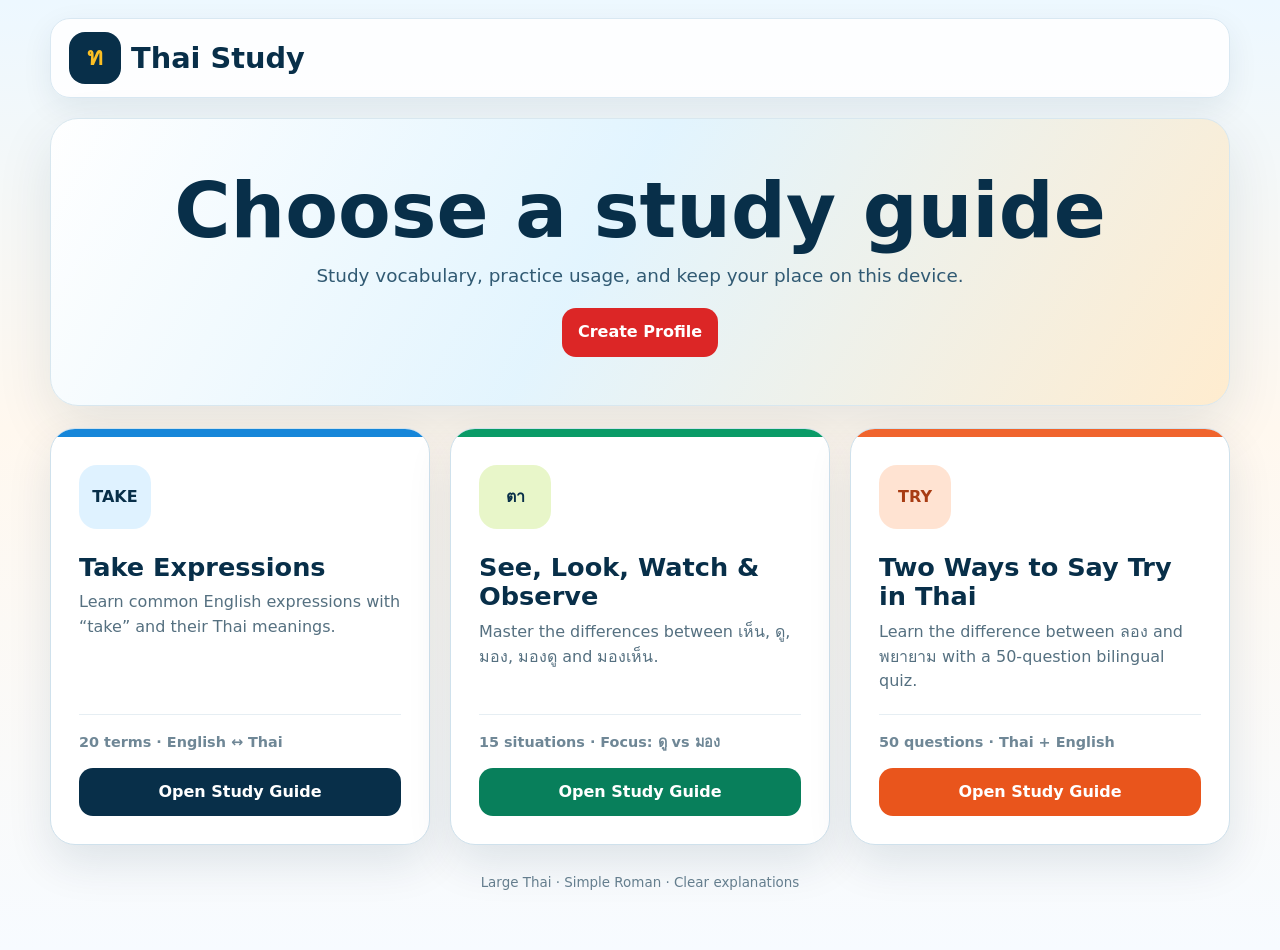
==== commit 9847de1a: "Complete study guide migration" ====
--- a/index.html
+++ b/index.html
@@ -1,82 +1,83 @@
-<!doctype html><html lang="en"><head>
-<meta charset="utf-8"><meta name="viewport" content="width=device-width,initial-scale=1">
-<meta name="theme-color" content="#082f49"><title>Thai Study</title>
-<meta name="description" content="Interactive Thai study guides and multiple-choice quizzes.">
-<link rel="icon" type="image/svg+xml" href="data:image/svg+xml,%3Csvg xmlns='http://www.w3.org/2000/svg' viewBox='0 0 64 64'%3E%3Crect width='64' height='64' rx='14' fill='%23082f49'/%3E%3Cpath d='M15 18h34v8H36v24h-8V26H15z' fill='%23fbbf24'/%3E%3C/svg%3E">
-<style>
-:root{--navy:#082f49;--navy2:#0c4a6e;--ink:#12212d;--gold:#fbbf24;--blue:#0284c7;--line:#cbddea;--green:#087f5b;--greenbg:#e9fbf4;--red:#b42318;--redbg:#fff0ee;--shadow:0 18px 50px rgba(8,47,73,.12)}
-*{box-sizing:border-box}html{font-size:16px}body{margin:0;background:linear-gradient(180deg,#e8f5fd,#f8fbfd 380px);color:var(--ink);font-family:Inter,system-ui,-apple-system,"Segoe UI",sans-serif;line-height:1.55}button{font:inherit}.shell{width:min(980px,calc(100% - 28px));margin:auto;padding:22px 0 56px}header{display:flex;align-items:center;justify-content:space-between;gap:18px;margin-bottom:22px}.brand{display:flex;align-items:center;gap:12px;color:var(--navy)}.mark{display:grid;place-items:center;width:46px;height:46px;border-radius:14px;background:var(--navy);color:var(--gold);font-size:1.5rem;font-weight:900;box-shadow:0 8px 20px rgba(8,47,73,.18)}h1{font-size:clamp(1.2rem,4vw,1.65rem);margin:0}.home-btn{border:0;background:#dcecf5;color:var(--navy);border-radius:12px;padding:10px 14px;font-weight:850;cursor:pointer}
-.home-intro{text-align:center;padding:28px 10px 22px}.home-intro h2{font-size:clamp(2rem,7vw,3.5rem);line-height:1.05;color:var(--navy);margin:0 0 10px}.home-intro p{font-size:1.05rem;color:#4d6a7a;margin:0}.profile-cta{display:block;margin:16px auto 0;border:0;border-radius:14px;padding:13px 20px;background:#dc2626;color:#fff;font-weight:900;cursor:pointer;font-size:1rem}.guide-grid{display:grid;grid-template-columns:1fr 1fr;gap:18px;margin-top:16px}.guide-card{display:flex;flex-direction:column;min-height:310px;padding:26px;border-radius:24px;background:#fff;border:1px solid var(--line);box-shadow:var(--shadow)}.guide-icon{display:grid;place-items:center;width:64px;height:58px;border-radius:17px;background:#e0f2fe;color:var(--navy);font-size:1.1rem;font-weight:950}.guide-card:nth-child(2) .guide-icon{background:#fff1c2;font-size:1.6rem}.guide-card h3{font-size:1.55rem;line-height:1.15;color:var(--navy);margin:18px 0 8px}.guide-card p{color:#557080;margin:0 0 20px}.guide-meta{margin-top:auto;color:#6f8796;font-size:.9rem;font-weight:700}.open-guide{width:100%;border:0;border-radius:13px;padding:14px 18px;margin-top:14px;background:var(--navy);color:#fff;font-weight:900;cursor:pointer}
-.guide-heading{margin:0 0 16px;padding:0 2px}.guide-heading h2{margin:0;color:var(--navy);font-size:clamp(1.55rem,5vw,2.25rem)}.guide-heading p{margin:2px 0 0;color:#577182}.tabs{display:grid;grid-template-columns:1fr 1fr;gap:6px;padding:6px;background:#dcedf7;border:1px solid #c6e0f0;border-radius:16px;margin-bottom:18px}.tab{border:0;border-radius:11px;padding:12px 18px;background:transparent;color:#36566a;font-weight:800;cursor:pointer}.tab.active{background:#fff;color:var(--navy);box-shadow:0 3px 12px rgba(8,47,73,.1)}.panel{display:none}.panel.active{display:block}.card{background:#fff;border:1px solid var(--line);border-radius:24px;box-shadow:var(--shadow)}.quiz{padding:clamp(20px,4vw,34px)}
-.quiz-top{display:flex;justify-content:space-between;gap:12px;margin-bottom:12px;color:#48677a;font-weight:750;font-size:.92rem}.track{height:8px;background:#e3edf3;border-radius:999px;overflow:hidden;margin-bottom:24px}.fill{height:100%;background:linear-gradient(90deg,var(--blue),#22a7e6);transition:width .25s}.direction{display:inline-block;padding:5px 10px;background:#e0f2fe;color:#075985;border-radius:999px;font-size:.78rem;font-weight:850}.prompt{margin:16px 0 8px;text-align:center;color:#4a6678;font-weight:700}.question{min-height:112px;display:grid;place-items:center;text-align:center;margin:0 0 24px}.question.english{font-size:clamp(1.85rem,7vw,3.8rem);line-height:1.08;color:var(--navy);font-weight:900}.question.thai{font-family:Tahoma,"Noto Sans Thai",sans-serif;font-size:clamp(3rem,13vw,6.6rem);line-height:1.18;color:var(--navy);font-weight:800}.answers{display:grid;grid-template-columns:1fr 1fr;gap:12px}.answer{min-height:70px;padding:14px 16px;border:2px solid #d4e3ec;border-radius:16px;background:#fff;text-align:left;font-weight:800;cursor:pointer}.answer:hover:not(:disabled){border-color:var(--blue)}.letter{display:inline-grid;place-items:center;width:29px;height:29px;margin-right:10px;border-radius:8px;background:#e7f2f8;color:#18526f}.thai-answer{font-family:Tahoma,"Noto Sans Thai",sans-serif;font-size:1.4rem}.answer.correct{border-color:var(--green);background:var(--greenbg);color:#075e45}.answer.wrong{border-color:var(--red);background:var(--redbg);color:#8f1d15}
-.report-btn{width:100%;margin-top:14px;border:0;border-radius:13px;padding:13px 16px;background:#dc2626;color:#fff;font-weight:900;cursor:pointer}.feedback{display:none;margin-top:20px;border-radius:18px;padding:18px;border:1px solid}.feedback.show{display:block}.feedback.good{background:var(--greenbg);border-color:#a9e5d0}.feedback.bad{background:var(--redbg);border-color:#ffc9c3}.feedback-title{font-size:1.15rem;font-weight:900}.feedback-thai{font-family:Tahoma,"Noto Sans Thai",sans-serif;font-size:clamp(2rem,8vw,3.4rem);font-weight:800;color:var(--navy);line-height:1.3}.roman{color:#34596f;font-weight:750}.meaning{font-weight:850}.explain{margin-top:9px;color:#4b6170}.actions{display:flex;gap:10px;margin-top:18px}.primary,.secondary{border:0;border-radius:13px;padding:13px 18px;font-weight:850;cursor:pointer}.primary{background:var(--navy);color:#fff;flex:1}.secondary{background:#e5eff5;color:var(--navy)}.results{text-align:center;padding:28px 8px}.score{font-size:clamp(3.7rem,16vw,6.8rem);line-height:1;color:var(--navy);font-weight:950;margin:16px}.results h2{margin:0}
-.study-intro{padding:20px 22px;margin-bottom:14px}.study-intro h2{margin:0;color:var(--navy)}.study-intro p{margin:0;color:#4a687a}.notice{margin-top:13px;padding:11px 13px;border-radius:12px;background:#fff7db;border-left:4px solid var(--gold);color:#654a00;font-size:.9rem}.vocab{display:grid;grid-template-columns:repeat(2,minmax(0,1fr));gap:12px}.vocab-card{padding:18px;border-radius:18px;background:#fff;border:1px solid var(--line)}.num{color:#7991a0;font-size:.78rem;font-weight:850}.en{font-size:1.38rem;color:var(--navy);font-weight:900}.sound{font-family:Tahoma,"Noto Sans Thai",sans-serif;color:#557487}.th{font-family:Tahoma,"Noto Sans Thai",sans-serif;font-size:2.2rem;line-height:1.35;font-weight:800;margin-top:9px}.rom{color:#41667b;font-weight:700}.use{margin-top:7px;color:#526a79;font-size:.92rem}footer{text-align:center;color:#678090;font-size:.84rem;margin-top:26px}[hidden]{display:none!important}button:focus-visible{outline:4px solid rgba(2,132,199,.28);outline-offset:2px}
-@media(max-width:650px){.shell{width:calc(100% - 20px);padding-top:14px}.guide-grid,.answers,.vocab{grid-template-columns:1fr}.guide-card{min-height:260px}.quiz{padding:18px 15px}.actions{flex-direction:column}.secondary{order:2}}
- .profilebar{display:flex;gap:8px;align-items:center}.profile-name{font-weight:800;color:#082f49}.profile-modal{position:fixed;inset:0;background:#082f4988;display:grid;place-items:center;padding:20px;z-index:99}.profile-box{width:min(440px,100%);background:#fff;padding:24px;border-radius:20px}.profile-box input{width:100%;padding:13px;margin:6px 0 12px;border:1px solid #cbddea;border-radius:10px;font:inherit}.profile-box button{width:100%;padding:13px;border:0;border-radius:11px;background:#082f49;color:white;font-weight:800}.feedback-modal{position:fixed;inset:0;background:#082f4988;display:grid;place-items:center;padding:20px;z-index:100}.feedback-box{width:min(520px,100%);background:#fff;padding:24px;border-radius:20px}.feedback-box textarea{width:100%;min-height:130px;padding:12px;border:1px solid #cbddea;border-radius:10px;font:inherit}.feedback-box .row{display:flex;gap:10px;margin-top:12px}.feedback-box button{padding:12px;border:0;border-radius:11px;font-weight:800;cursor:pointer}.feedback-send{background:#082f49;color:#fff;flex:1}.feedback-cancel{background:#e5eff5;color:#082f49}</style>
-<style id="thai-study-redesign">
-body{background:linear-gradient(180deg,#edf8ff 0,#fff8ef 44%,#f7fbff 100%)}
-.shell{width:min(1420px,calc(100% - 40px));padding-top:18px}
-header{background:rgba(255,255,255,.88);backdrop-filter:blur(12px);border:1px solid #d9e8f2;border-radius:20px;padding:12px 18px;box-shadow:0 10px 30px rgba(8,47,73,.08);margin-bottom:18px}
-.brand h1{font-size:1.8rem}.mark{width:54px;height:54px;border-radius:16px}
-.home-intro{position:relative;overflow:hidden;padding:52px 24px 48px;border-radius:28px;background:linear-gradient(120deg,rgba(255,255,255,.96),rgba(224,244,255,.9) 46%,rgba(255,235,204,.92));border:1px solid #d8e7ef;box-shadow:0 20px 55px rgba(8,47,73,.10)}
-.home-intro:before{content:"สวัสดีครับ";position:absolute;right:5%;top:20%;font-family:Tahoma,"Noto Sans Thai",sans-serif;font-size:clamp(2.1rem,4vw,4.5rem);font-weight:800;color:#0c4a6e;opacity:.13;transform:rotate(-5deg)}
-.home-intro h2{font-size:clamp(2.8rem,6vw,5rem);letter-spacing:-.045em;margin-bottom:10px}.home-intro h2:before{content:"Thai Study";display:block}.home-intro h2{font-size:0}.home-intro h2:before{font-size:clamp(2.8rem,6vw,5rem)}
-.home-intro p{font-size:clamp(1.05rem,2vw,1.35rem);color:#315a73}.home-intro p:after{content:" · Practical vocabulary · Track your progress · Real Thai usage"}
-.guide-grid{grid-template-columns:repeat(3,1fr);gap:20px;margin-top:22px}
-.guide-card{min-height:390px;padding:28px;border-radius:25px;border:1px solid #cfe1ec;box-shadow:0 18px 45px rgba(8,47,73,.11);transition:transform .2s,box-shadow .2s;overflow:hidden;position:relative}
-.guide-card:hover{transform:translateY(-5px);box-shadow:0 24px 55px rgba(8,47,73,.16)}
-.guide-card:before{content:"";position:absolute;inset:0 0 auto 0;height:9px;background:linear-gradient(90deg,#1686d9,#55b8ef)}
-.guide-card:nth-child(2):before{background:linear-gradient(90deg,#0a9b67,#76c96f)}
-.guide-card:nth-child(3):before{background:linear-gradient(90deg,#f0642d,#f6b84b)}
-.guide-icon{margin-top:8px;width:72px;height:64px;border-radius:18px;background:#dff2ff}.guide-card:nth-child(2) .guide-icon{background:#e8f6c9}.guide-card:nth-child(3) .guide-icon{background:#ffe3d2;color:#a83c13}
-.guide-card h3{font-size:1.8rem;margin-top:24px}.guide-card p{font-size:1.03rem}.guide-meta{padding-top:18px;border-top:1px solid #e6eef3}
-.open-guide{padding:16px 18px;border-radius:14px;font-size:1rem;box-shadow:0 8px 18px rgba(8,47,73,.16)}
-.guide-card:nth-child(2) .open-guide{background:#087f5b}.guide-card:nth-child(3) .open-guide{background:#e9551c}
-.guide-heading{padding:26px 30px;border-radius:24px;background:linear-gradient(120deg,#fff,#e6f5ff 60%,#fff0df);border:1px solid #d8e7ef}.guide-heading h2{font-size:clamp(2rem,5vw,3.2rem)}
-.tabs{margin-top:18px}.card,.vocab-card{box-shadow:0 14px 38px rgba(8,47,73,.09)}
-footer{padding:28px 0;font-weight:700}
-@media(max-width:900px){.guide-grid{grid-template-columns:1fr}.guide-card{min-height:300px}.home-intro:before{display:none}}
-</style></head><body><main class="shell">
-<header><div class="brand"><div class="mark">ท</div><h1>Thai Study</h1></div><div class="profilebar"><span id="profileName" class="profile-name"></span><button id="profileButton" class="home-btn" hidden>Create Profile</button><button id="homeButton" class="home-btn" hidden>← All Guides</button></header>
-<section id="homeScreen"><div class="home-intro"><h2>Choose a study guide</h2><p>Study first or jump directly into a quiz.</p><button id="profileCta" class="profile-cta">To save your progress or provide feedback create a profile</button></div><div class="guide-grid">
-<article class="guide-card"><div class="guide-icon">TAKE</div><h3>Take Expressions</h3><p>Learn common English expressions with “take” and their Thai meanings.</p><div class="guide-meta">20 terms · English ↔ Thai</div><button class="open-guide" data-guide="take">Open Study Guide</button></article>
-<article class="guide-card"><div class="guide-icon">ตา</div><h3>See, Look, Watch & Observe</h3><p>Master the differences between เห็น, ดู, มอง, มองดู and มองเห็น.</p><div class="guide-meta">15 situations · Focus: ดู vs มอง</div><button class="open-guide" data-guide="vision">Open Study Guide</button></article>
-<article class="guide-card"><div class="guide-icon">TRY</div><h3>Two Ways to Say Try in Thai</h3><p>Learn the difference between ลอง and พยายาม with a 50-question bilingual quiz.</p><div class="guide-meta">50 questions · Thai + English</div><a class="open-guide" style="display:block;text-align:center;text-decoration:none" href="try.html">Open Study Guide</a></article>
-</div></section>
-<section id="guideScreen" hidden><div class="guide-heading"><h2 id="guideTitle"></h2><p id="guideSubtitle"></p></div>
-<nav class="tabs"><button class="tab active" data-panel="quizPanel">Quiz</button><button class="tab" data-panel="studyPanel">Study Guide</button></nav>
-<section id="quizPanel" class="panel active"><div class="card quiz"><div id="quizPlay">
-<div class="quiz-top"><span id="progressText"></span><span id="scoreText">Score: 0</span></div><div class="track"><div id="progressFill" class="fill"></div></div><span id="direction" class="direction"></span><p id="prompt" class="prompt"></p><div id="question" class="question"></div><div id="answers" class="answers"></div><button id="reportQuestion" class="report-btn">Report a problem with this question</button>
-<div id="feedback" class="feedback"><div id="feedbackTitle" class="feedback-title"></div><div id="feedbackThai" class="feedback-thai"></div><div id="feedbackRoman" class="roman"></div><div id="feedbackMeaning" class="meaning"></div><div id="feedbackExplain" class="explain"></div><div class="actions"><button id="showGuide" class="secondary">Study Guide</button><button id="next" class="primary">Next Question →</button></div></div></div>
-<div id="results" class="results" hidden><h2>Quiz complete</h2><div id="finalScore" class="score"></div><p id="resultMessage"></p><button id="restart" class="primary">Start a New Quiz</button></div></div></section>
-<section id="studyPanel" class="panel"><div class="card study-intro"><h2>Study Guide</h2><p>Thai + simple Roman + English + usage rule.</p><button id="reportGuide" class="report-btn">Suggest a correction / feedback</button><div id="studyNotice" class="notice"></div></div><div id="vocabList" class="vocab"></div></section>
-</section><div id="profileModal" class="profile-modal" hidden><div class="profile-box"><h2>Student Profile</h2><p>No password required. Your progress stays on this browser/device.</p><label>Name</label><input id="studentName" maxlength="50" required><label>Email (optional, for feedback)</label><input id="studentEmail" type="email" maxlength="120"><button id="saveProfile">Save Profile</button></div></div><div id="lineFeedbackModal" class="feedback-modal" hidden><div class="feedback-box"><h2>Send feedback</h2><p id="lineFeedbackSummary"></p><textarea id="lineFeedbackText" placeholder="What should be corrected or changed?"></textarea><div class="row"><button id="lineFeedbackCancel" class="feedback-cancel">Cancel</button><button id="lineFeedbackSend" class="feedback-send">Send to Thai Study</button></div><p id="lineFeedbackStatus"></p></div></div><footer>Large Thai · Simple Roman · Clear explanations</footer></main>
-<script>
-function issueUrl(title,body){let p=getProfile()||{};body+="\n\nStudent: "+(p.name||"Not provided")+"\nEmail: "+(p.email||"Not provided")+"\n\nSuggested correction / feedback:\n";return "https://github.com/mangaku01python/thaistudy/issues/new?title="+encodeURIComponent(title)+"&body="+encodeURIComponent(body)}
-const take=[
-["Take out / take away","เอาออกไป","ao ook bpai","Remove something or carry it outside.","เอาออกไป"],["Take turns","ผลัดกัน","phlat gan","Do something one after another.","เทค เทิร์น"],["Take sides","เข้าข้าง","khao khaang","Support one person or group.","เทค ไซด์"],["Take place","เกิดขึ้น","goet kheun","Happen or occur.","เทค เพลส"],["Take back","นำกลับคืนมา","nam glap kheun maa","Return or bring something back.","เทค แบ็ก"],["Take after","มีหน้าตาคล้าย","mii naa-dtaa khlaai","Look like an older family member.","เทค อาฟเตอร์"],["Take up","เริ่มต้นทำ","roem dton tham","Begin a new activity or hobby.","เทค อัพ"],["Take control","ควบคุม","khuap khum","Gain or exercise control.","เทค คอนโทรล"],["Take over","เข้าควบคุม","khao khuap khum","Assume control from someone else.","เทค โอเวอร์"],["Take time","ใช้เวลา","chai way-laa","Require or use time.","เทค ไทม์"],["Take notes","จด / จดบันทึก","jot / jot ban-theuk","Write important information down.","เทค โน้ต"],["Take a look","ดู / มองดู","duu / mong duu","Look at something.","เทค อะ ลุค"],["Take a guess","เดา / เดาดู","dao / dao duu","Give an answer without certainty.","เทค อะ เกส"],["Take a risk","เสี่ยง","siang","Do something that may have a bad result.","เทค อะ ริสก์"],["Take a chance","ลองเสี่ยงดู","laawng siang duu","Try despite uncertainty.","เทค อะ แชนซ์"],["Take a break","พักเบรก","phak break","Stop working briefly.","เทค อะ เบรก"],["Take a rest","พักผ่อน","phak phaawn","Relax to recover energy.","เทค อะ เรสต์"],["Take a bow","โค้งคำนับ","khong kham-nap","Bend forward to show respect.","เทค อะ บาว"],["Take an exam","สอบ","saawp","Sit for an examination.","เทค แอน เอ็กแซม"],["Take a shower","อาบน้ำ","aap naam","Wash your body in a shower.","เทค อะ… (source incomplete)"]
-].map(x=>({en:x[0],th:x[1],roman:x[2],note:x[3],sound:x[4]}));
-const vision=[
-{en:"See / notice",th:"เห็น",roman:"hen",note:"Visual perception: notice something without deliberately directing your eyes."},
-{en:"Watch / check / examine",th:"ดู",roman:"duu",note:"An intentional action: watch TV, check a phone or examine an engine."},
-{en:"Look / direct your gaze",th:"มอง",roman:"mong",note:"Direct your eyes toward a person, object, place or direction."},
-{en:"Take a look / observe",th:"มองดู",roman:"mong duu",note:"Look at or observe something with attention."},
-{en:"Be able to see / visible",th:"มองเห็น",roman:"mong hen",note:"Emphasizes that something can be seen or is visible."}
-];
-const situations=[
-["I see a car.",0,"ฉันเห็นรถ","chan hen rot","Use เห็น for visually noticing the car."],["Watch television.",1,"ดูทีวี","duu thii-wii","Use ดู for intentionally watching."],["Look to your left before crossing the road.",2,"มองไปทางซ้ายก่อนข้ามถนน","mong bpai thaang saai gaawn khaam tha-non","Use มอง to direct your eyes toward a direction."],["Can you see the mountain?",4,"คุณมองเห็นภูเขาไหม","khun mong hen phuu-khao mai","Use มองเห็น for being able to see."],["Take a look at this.",3,"มองดูนี่","mong duu nii","มองดู means take a look or observe."],["Check your phone.",1,"ดูโทรศัพท์ของคุณ","duu thoo-ra-sap khawng khun","Use ดู for checking something."],["Look toward the door.",2,"มองไปทางประตู","mong bpai thaang bpra-dtuu","มอง directs the gaze toward the door."],["Yesterday I saw an accident.",0,"เมื่อวานฉันเห็นอุบัติเหตุ","muea-waan chan hen u-bat-ti-het","เห็น describes visual perception."],["Examine the motorcycle engine.",1,"ดูเครื่องยนต์มอเตอร์ไซค์","duu khrueang-yon maw-dter-sai","Use ดู when examining the engine."],["Look straight ahead.",2,"มองไปข้างหน้า","mong bpai khaang naa","Use มอง to direct your eyes forward."],["Observe what he is doing.",3,"มองดูว่าเขากำลังทำอะไร","mong duu waa khao gam-lang tham a-rai","มองดู fits deliberate observation."],["Watch a movie.",1,"ดูหนัง","duu nang","Use ดู for watching a movie."],["I see a bird in the tree.",0,"ฉันเห็นนกบนต้นไม้","chan hen nok bon dton-mai","เห็น means visually notice."],["I cannot see the road clearly.",4,"ฉันมองเห็นถนนไม่ชัด","chan mong hen tha-non mai chat","มองเห็น expresses visibility."],["He is looking, but he does not see it.",2,"เขามอง แต่ไม่เห็น","khao mong dtae mai hen","มอง is looking; เห็น is the result of seeing."]
-].map(x=>({en:x[0],answer:x[1],full:x[2],roman:x[3],note:x[4]}));
-const guides={take:{title:"Take Expressions",sub:"20 common expressions and their Thai meanings.",vocab:take,notice:"The teacher’s final line ended at “Take a shower — เทค อะ…”. The common Thai meaning อาบน้ำ is included."},vision:{title:"See, Look, Watch & Observe",sub:"Practice เห็น, ดู, มอง, มองดู and มองเห็น.",vocab:vision,notice:"Key contrast: มอง is the action of looking. เห็น is the result of seeing. มอง แต่ไม่เห็น = looking, but not seeing."}};
-const $=x=>document.getElementById(x),shuffle=a=>{let b=[...a];for(let i=b.length-1;i;i--){let j=Math.floor(Math.random()*(i+1));[b[i],b[j]]=[b[j],b[i]]}return b};
-let key=null,qs=[],pos=0,score=0,answered=false;
-function openGuide(k){key=k;let g=guides[k];$("homeScreen").hidden=true;$("guideScreen").hidden=false;$("homeButton").hidden=false;$("guideTitle").textContent=g.title;$("guideSubtitle").textContent=g.sub;$("studyNotice").textContent=g.notice;renderStudy();switchPanel("quizPanel");start();scrollTo(0,0)}
-function home(){$("guideScreen").hidden=true;$("homeScreen").hidden=false;$("homeButton").hidden=true;scrollTo(0,0)}
-function renderStudy(){$("vocabList").innerHTML="";guides[key].vocab.forEach((v,i)=>{let c=document.createElement("article");c.className="vocab-card";c.innerHTML=`<div class=num>${String(i+1).padStart(2,"0")}</div><div class=en>${v.en}</div>${v.sound?`<div class=sound>${v.sound}</div>`:""}<div class=th>${v.th}</div><div class=rom>${v.roman}</div><div class=use>${v.note}</div>`;$("vocabList").appendChild(c)})}
-function build(){qs=key==="vision"?shuffle(situations.map((x,i)=>({mode:"s",item:x,index:i}))):shuffle(take.map((x,i)=>({mode:"v",item:x,index:i,toEn:Math.random()<.5})));pos=score=0}
-function options(q){if(q.mode==="s")return shuffle(vision.map((v,i)=>({label:v.th,i})));let o=shuffle(take.map((v,i)=>({v,i})).filter(x=>x.i!==q.index)).slice(0,3);return shuffle([{v:q.item,i:q.index},...o]).map(x=>({label:q.toEn?x.v.en:x.v.th,i:x.i}))}
-function render(){answered=false;$("feedback").className="feedback";let q=qs[pos];$("progressText").textContent=`Question ${pos+1} of ${qs.length}`;$("scoreText").textContent=`Score: ${score}`;$("progressFill").style.width=`${(pos+1)/qs.length*100}%`;if(q.mode==="s"){$("direction").textContent="CHOOSE THE BEST THAI WORD";$("prompt").textContent="Which word fits this situation?";$("question").textContent=q.item.en;$("question").className="question english"}else{$("direction").textContent=q.toEn?"THAI → ENGLISH":"ENGLISH → THAI";$("prompt").textContent=q.toEn?"What does this mean?":"Choose the Thai meaning.";$("question").textContent=q.toEn?q.item.th:q.item.en;$("question").className="question "+(q.toEn?"thai":"english")}$("answers").innerHTML="";options(q).forEach((o,n)=>{let b=document.createElement("button");b.className="answer "+((q.mode==="s"||!q.toEn)?"thai-answer":"");b.dataset.i=o.i;b.innerHTML=`<span class=letter>${"ABCDE"[n]}</span>${o.label}`;b.onclick=()=>choose(b,o.i);$("answers").appendChild(b)});$("next").textContent=pos===qs.length-1?"See My Score →":"Next Question →"}
-function choose(btn,n){if(answered)return;answered=true;let q=qs[pos],right=q.mode==="s"?q.item.answer:q.index,ok=n===right;if(ok)score++;[...$("answers").children].forEach(b=>{b.disabled=true;if(+b.dataset.i===right)b.classList.add("correct")});if(!ok)btn.classList.add("wrong");$("scoreText").textContent=`Score: ${score}`;$("feedback").className="feedback show "+(ok?"good":"bad");$("feedbackTitle").textContent=ok?"✓ Correct":"✗ Not quite";let x=q.mode==="s"?{th:q.item.full,roman:q.item.roman,en:q.item.en,note:q.item.note}:q.item;$("feedbackThai").textContent=x.th;$("feedbackRoman").textContent=x.roman;$("feedbackMeaning").textContent=x.en;$("feedbackExplain").textContent=x.note;$("feedback").scrollIntoView({behavior:"smooth",block:"nearest"})}
-function start(){build();$("results").hidden=true;$("quizPlay").hidden=false;render()}function finish(){$("quizPlay").hidden=true;$("results").hidden=false;$("finalScore").textContent=`${score}/${qs.length}`;let p=score/qs.length;$("resultMessage").textContent=p===1?"Perfect score!":p>=.8?"Strong work.":p>=.6?"Good progress. Review and try again.":"Study the guide once, then try again."}
-function switchPanel(id){document.querySelectorAll(".panel").forEach(x=>x.classList.toggle("active",x.id===id));document.querySelectorAll(".tab").forEach(x=>x.classList.toggle("active",x.dataset.panel===id))}
-document.querySelectorAll(".open-guide[data-guide]").forEach(b=>b.onclick=()=>openGuide(b.dataset.guide));document.querySelectorAll(".tab").forEach(b=>b.onclick=()=>switchPanel(b.dataset.panel));$("homeButton").onclick=home;$("showGuide").onclick=()=>switchPanel("studyPanel");$("next").onclick=()=>{if(!answered)return;if(pos===qs.length-1)finish();else{pos++;render()}};$("restart").onclick=start;const FEEDBACK_ENDPOINT="https://thai-study-feedback.mangaku01-python.workers.dev/feedback";let pendingFeedback=null;function openLineFeedback(data){pendingFeedback=data;lineFeedbackSummary.textContent=data.questionNumber?"Question "+data.questionNumber+" · "+data.guide:data.guide+" · General study guide feedback";lineFeedbackText.value="";lineFeedbackStatus.textContent="";lineFeedbackModal.hidden=false;lineFeedbackText.focus()}lineFeedbackCancel.onclick=()=>lineFeedbackModal.hidden=true;lineFeedbackModal.onclick=e=>{if(e.target===lineFeedbackModal)lineFeedbackModal.hidden=true};lineFeedbackSend.onclick=async()=>{let feedback=lineFeedbackText.value.trim();if(!feedback)return lineFeedbackText.focus();let p=getProfile()||{};lineFeedbackSend.disabled=true;lineFeedbackStatus.textContent="Sending…";try{let r=await fetch(FEEDBACK_ENDPOINT,{method:"POST",headers:{"Content-Type":"application/json"},body:JSON.stringify({...pendingFeedback,studentName:p.name||"Not provided",studentEmail:p.email||"Not provided",feedback})});if(!r.ok)throw new Error("send failed");lineFeedbackStatus.textContent="✓ Feedback sent. Thank you.";setTimeout(()=>lineFeedbackModal.hidden=true,900)}catch(e){lineFeedbackStatus.textContent="Could not send feedback. Please try again."}finally{lineFeedbackSend.disabled=false}};$("reportQuestion").onclick=()=>{let q=qs[pos],item=q.item||{};openLineFeedback({guide:guides[key].title,questionNumber:(pos+1)+" of "+qs.length,english:item.en||$("question").textContent,thai:item.th||item.full||"",answer:item.th||item.answer||""})};$("reportGuide").onclick=()=>openLineFeedback({guide:guides[key].title,english:"General study guide feedback",thai:"",answer:""});
-const PROFILE_KEY="thaiStudyProfile";function getProfile(){try{return JSON.parse(localStorage.getItem(PROFILE_KEY)||"null")}catch(e){return null}}function showProfile(){let p=getProfile();profileName.textContent=p?"Hi, "+p.name:"";profileButton.hidden=!p;profileButton.textContent="Edit Profile";profileCta.hidden=!!p}function openProfile(){let p=getProfile()||{};studentName.value=p.name||"";studentEmail.value=p.email||"";profileModal.hidden=false}profileButton.onclick=openProfile;profileCta.onclick=openProfile;saveProfile.onclick=()=>{let name=studentName.value.trim();if(!name){studentName.focus();return}localStorage.setItem(PROFILE_KEY,JSON.stringify({name,email:studentEmail.value.trim()}));profileModal.hidden=true;showProfile()};profileModal.onclick=e=>{if(e.target===profileModal)profileModal.hidden=true};showProfile();</script></body></html>
+<!doctype html>
+<html lang="en">
+  <head>
+    <meta charset="utf-8" />
+    <meta name="viewport" content="width=device-width, initial-scale=1" />
+    <meta name="theme-color" content="#082f49" />
+    <title>Thai Study</title>
+    <meta name="description" content="Interactive Thai study guides and quizzes." />
+    <style>
+      :root { --navy: #082f49; --ink: #12212d; --line: #cbddea; --gold: #fbbf24; }
+      * { box-sizing: border-box; }
+      body { margin: 0; color: var(--ink); background: linear-gradient(180deg, #edf8ff, #fff8ef 45%, #f7fbff); font-family: system-ui, -apple-system, "Segoe UI", sans-serif; line-height: 1.55; }
+      .shell { width: min(1180px, calc(100% - 32px)); margin: auto; padding: 18px 0 56px; }
+      header { display: flex; align-items: center; justify-content: space-between; gap: 16px; padding: 13px 18px; margin-bottom: 20px; background: rgba(255,255,255,.9); border: 1px solid #d9e8f2; border-radius: 20px; box-shadow: 0 10px 30px rgba(8,47,73,.08); }
+      .brand, .profilebar { display: flex; align-items: center; gap: 10px; }
+      .mark { display: grid; place-items: center; width: 52px; height: 52px; border-radius: 16px; background: var(--navy); color: var(--gold); font-size: 1.5rem; font-weight: 900; }
+      h1, h2, h3 { color: var(--navy); }
+      h1 { margin: 0; font-size: 1.8rem; }
+      .profile-name { color: var(--navy); font-weight: 800; }
+      button, .open-guide { border: 0; border-radius: 14px; padding: 12px 16px; background: var(--navy); color: #fff; font: inherit; font-weight: 800; cursor: pointer; }
+      .profile-cta { display: block; margin: 18px auto 0; background: #dc2626; }
+      .home-intro { padding: 52px 24px 48px; text-align: center; border: 1px solid #d8e7ef; border-radius: 28px; background: linear-gradient(120deg, rgba(255,255,255,.96), rgba(224,244,255,.9) 46%, rgba(255,235,204,.92)); box-shadow: 0 20px 55px rgba(8,47,73,.1); }
+      .home-intro h2 { margin: 0 0 10px; font-size: clamp(2.8rem, 6vw, 5rem); line-height: 1.05; }
+      .home-intro p { margin: 0; color: #315a73; font-size: 1.15rem; }
+      .guide-grid { display: grid; grid-template-columns: repeat(3, 1fr); gap: 20px; margin-top: 22px; }
+      .guide-card { display: flex; flex-direction: column; min-height: 330px; padding: 28px; overflow: hidden; position: relative; border: 1px solid #cfe1ec; border-radius: 25px; background: #fff; box-shadow: 0 18px 45px rgba(8,47,73,.11); }
+      .guide-card::before { content: ""; position: absolute; inset: 0 0 auto; height: 8px; background: #1686d9; }
+      .guide-card:nth-child(2)::before { background: #0a9b67; }
+      .guide-card:nth-child(3)::before { background: #f0642d; }
+      .guide-icon { display: grid; place-items: center; width: 72px; height: 64px; margin-top: 8px; border-radius: 18px; background: #dff2ff; color: var(--navy); font-weight: 900; }
+      .guide-card:nth-child(2) .guide-icon { background: #e8f6c9; }
+      .guide-card:nth-child(3) .guide-icon { background: #ffe3d2; color: #a83c13; }
+      .guide-card h3 { margin: 24px 0 8px; font-size: 1.6rem; line-height: 1.15; }
+      .guide-card p { margin: 0 0 20px; color: #557080; }
+      .guide-meta { margin-top: auto; padding-top: 16px; border-top: 1px solid #e6eef3; color: #6f8796; font-size: .9rem; font-weight: 700; }
+      .open-guide { display: block; margin-top: 14px; text-align: center; text-decoration: none; }
+      .guide-card:nth-child(2) .open-guide { background: #087f5b; }
+      .guide-card:nth-child(3) .open-guide { background: #e9551c; }
+      .profile-modal { position: fixed; inset: 0; z-index: 10; display: grid; place-items: center; padding: 20px; background: #082f4988; }
+      .profile-box { width: min(440px, 100%); padding: 24px; border-radius: 20px; background: #fff; }
+      .profile-box input { width: 100%; margin: 6px 0 12px; padding: 13px; border: 1px solid var(--line); border-radius: 10px; font: inherit; }
+      .profile-box button { width: 100%; }
+      footer { margin-top: 28px; color: #678090; text-align: center; font-size: .84rem; }
+      [hidden] { display: none !important; }
+      @media (max-width: 900px) { .guide-grid { grid-template-columns: 1fr; } .guide-card { min-height: 280px; } }
+      @media (max-width: 560px) { header { align-items: flex-start; } .profilebar { flex-direction: column; align-items: flex-end; } }
+    </style>
+  </head>
+  <body>
+    <main class="shell">
+      <header>
+        <div class="brand"><div class="mark">ท</div><h1>Thai Study</h1></div>
+        <div class="profilebar"><span id="profileName" class="profile-name"></span><button id="profileButton" hidden>Edit Profile</button></div>
+      </header>
+      <section class="home-intro">
+        <h2>Choose a study guide</h2>
+        <p>Study vocabulary, practice usage, and keep your place on this device.</p>
+        <button id="profileCta" class="profile-cta">Create Profile</button>
+      </section>
+      <section class="guide-grid" aria-label="Study guides">
+        <article class="guide-card"><div class="guide-icon">TAKE</div><h3>Take Expressions</h3><p>Learn common English expressions with “take” and their Thai meanings.</p><div class="guide-meta">20 terms · English ↔ Thai</div><a class="open-guide" href="guides/take.html">Open Study Guide</a></article>
+        <article class="guide-card"><div class="guide-icon">ตา</div><h3>See, Look, Watch &amp; Observe</h3><p>Master the differences between เห็น, ดู, มอง, มองดู and มองเห็น.</p><div class="guide-meta">15 situations · Focus: ดู vs มอง</div><a class="open-guide" href="guides/vision.html">Open Study Guide</a></article>
+        <article class="guide-card"><div class="guide-icon">TRY</div><h3>Two Ways to Say Try in Thai</h3><p>Learn the difference between ลอง and พยายาม with a 50-question bilingual quiz.</p><div class="guide-meta">50 questions · Thai + English</div><a class="open-guide" href="try.html">Open Study Guide</a></article>
+      </section>
+      <div id="profileModal" class="profile-modal" hidden>
+        <div class="profile-box"><h2>Student Profile</h2><p>No password required. Progress stays on this browser/device.</p><label for="studentName">Name</label><input id="studentName" maxlength="50" required /><label for="studentEmail">Email (optional, for feedback)</label><input id="studentEmail" type="email" maxlength="120" /><button id="saveProfile">Save Profile</button></div>
+      </div>
+      <footer>Large Thai · Simple Roman · Clear explanations</footer>
+    </main>
+    <script src="shared.js"></script>
+    <script>
+      document.addEventListener('DOMContentLoaded', () => thaiStudyShared.bindProfileModal({
+        profileNameNode: document.getElementById('profileName'),
+        profileButton: document.getElementById('profileButton'),
+        profileCta: document.getElementById('profileCta'),
+        profileModal: document.getElementById('profileModal'),
+        studentNameInput: document.getElementById('studentName'),
+        studentEmailInput: document.getElementById('studentEmail'),
+        saveProfileButton: document.getElementById('saveProfile')
+      }));
+    </script>
+  </body>
+</html>
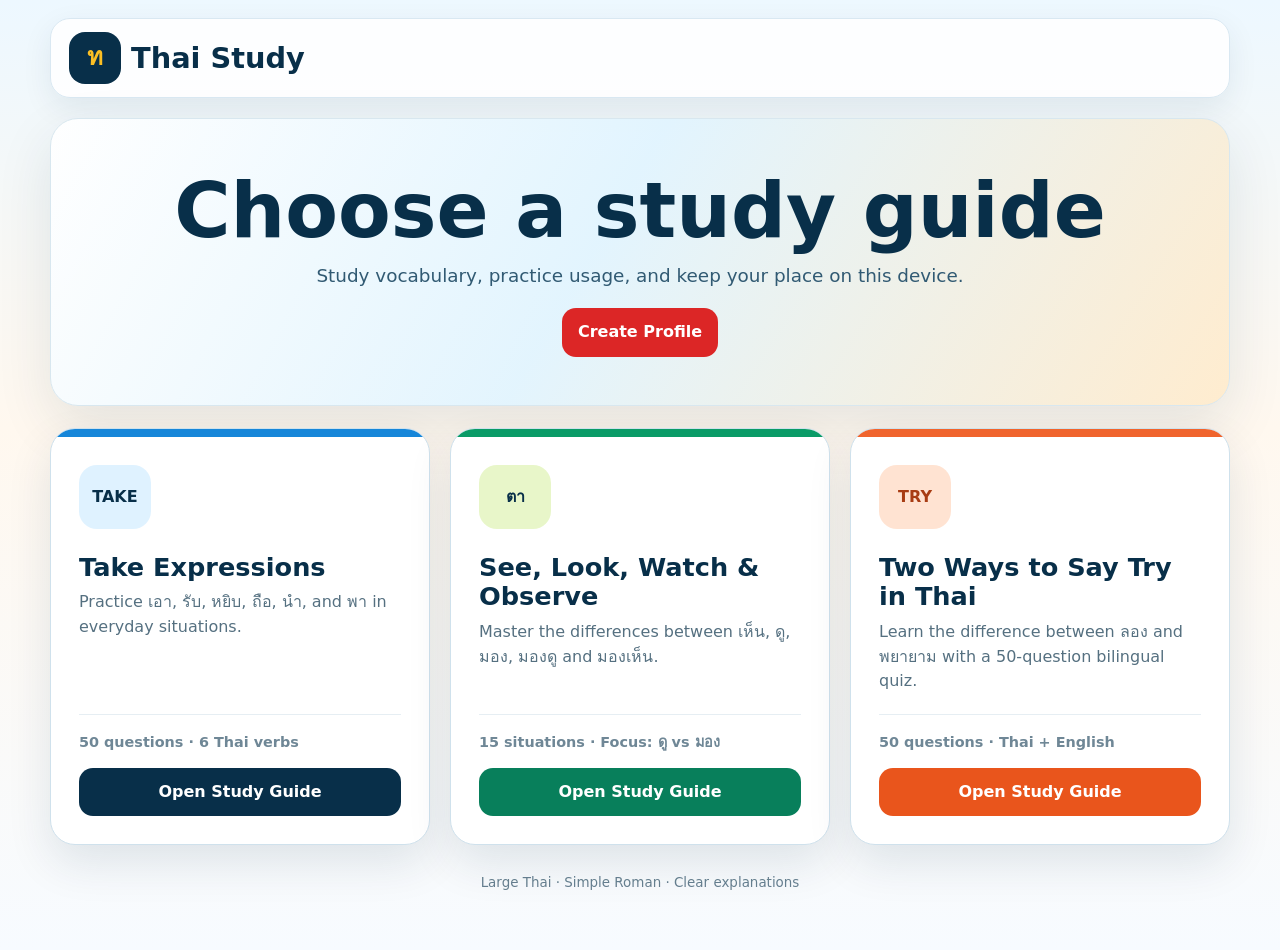
==== commit ddd5f696: "Replace Take quiz with 50 situations for six Thai verbs" ====
--- a/index.html
+++ b/index.html
@@ -58,7 +58,7 @@
         <button id="profileCta" class="profile-cta">Create Profile</button>
       </section>
       <section class="guide-grid" aria-label="Study guides">
-        <article class="guide-card"><div class="guide-icon">TAKE</div><h3>Take Expressions</h3><p>Learn common English expressions with “take” and their Thai meanings.</p><div class="guide-meta">20 terms · English ↔ Thai</div><a class="open-guide" href="guides/take.html">Open Study Guide</a></article>
+        <article class="guide-card"><div class="guide-icon">TAKE</div><h3>Take Expressions</h3><p>Practice เอา, รับ, หยิบ, ถือ, นำ, and พา in everyday situations.</p><div class="guide-meta">50 questions · 6 Thai verbs</div><a class="open-guide" href="guides/take.html">Open Study Guide</a></article>
         <article class="guide-card"><div class="guide-icon">ตา</div><h3>See, Look, Watch &amp; Observe</h3><p>Master the differences between เห็น, ดู, มอง, มองดู and มองเห็น.</p><div class="guide-meta">15 situations · Focus: ดู vs มอง</div><a class="open-guide" href="guides/vision.html">Open Study Guide</a></article>
         <article class="guide-card"><div class="guide-icon">TRY</div><h3>Two Ways to Say Try in Thai</h3><p>Learn the difference between ลอง and พยายาม with a 50-question bilingual quiz.</p><div class="guide-meta">50 questions · Thai + English</div><a class="open-guide" href="try.html">Open Study Guide</a></article>
       </section>
